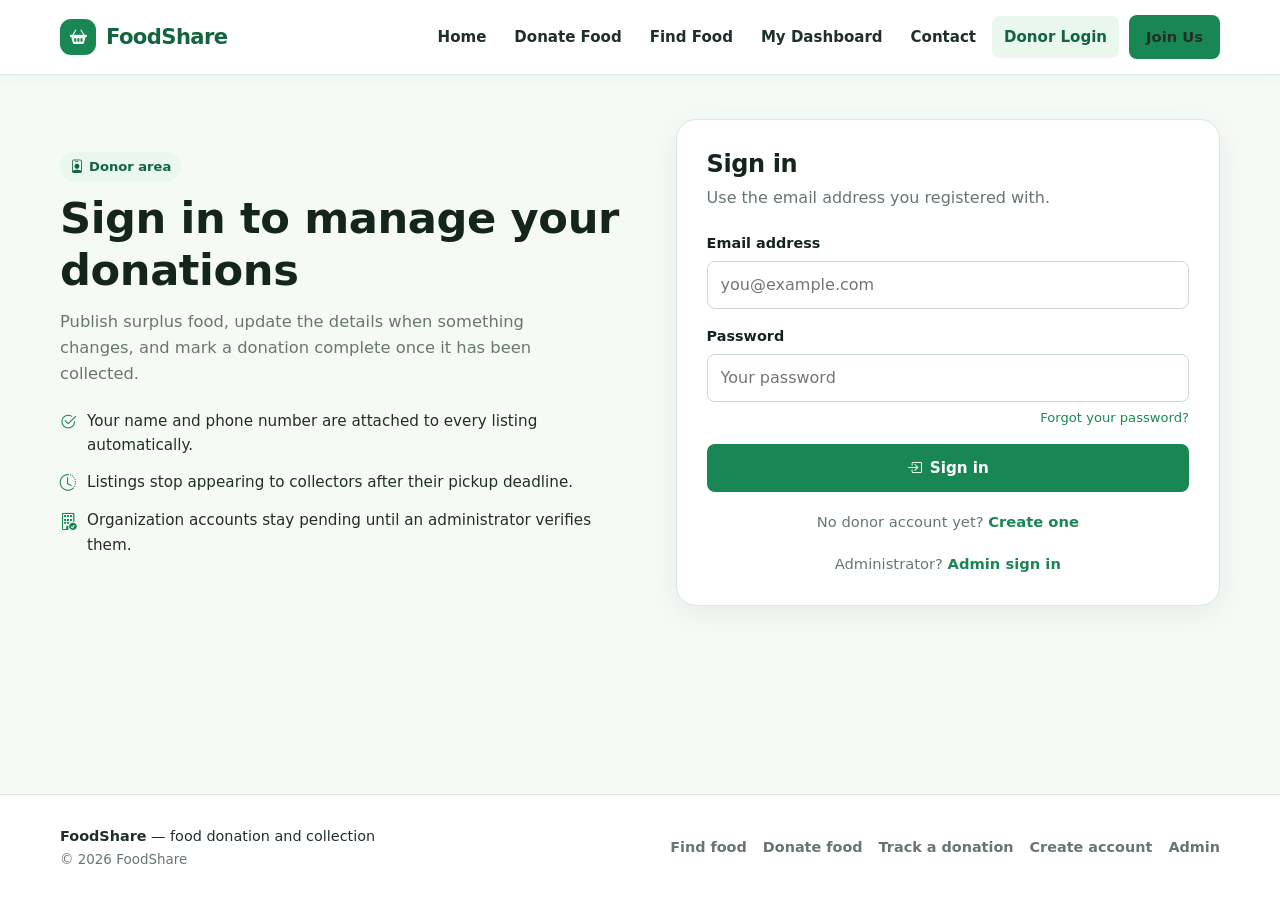
==== html/donor-dashboard.html @ 515250c9 "Upload complete FoodShare source code" ====
<!DOCTYPE html>
<html lang="en">
<head>
    <meta charset="UTF-8">
    <meta name="viewport" content="width=device-width, initial-scale=1.0">
    <meta name="description" content="Publish and manage your FoodShare food donations.">
    <title>Donor Dashboard | FoodShare</title>
    <link rel="icon" href="data:image/svg+xml,%3Csvg xmlns='http://www.w3.org/2000/svg' viewBox='0 0 100 100'%3E%3Crect width='100' height='100' rx='24' fill='%23198754'/%3E%3Cpath d='M28 70c0-22 18-38 44-38 0 22-18 38-44 38z' fill='%23fff'/%3E%3C/svg%3E">
    <link rel="stylesheet" href="../css/vendor/bootstrap-icons.css">
    <link rel="stylesheet" href="../css/style.css">
</head>
<body>

<header class="navbar">
    <div class="container navbar-inner">
        <a class="logo" href="index.html">
            <span class="logo-mark"><i class="bi bi-basket2-fill" aria-hidden="true"></i></span>
            <span>FoodShare</span>
        </a>

        <button class="nav-toggle" type="button" aria-expanded="false"
                aria-controls="site-nav" aria-label="Open menu">
            <i class="bi bi-list" aria-hidden="true"></i>
        </button>

        <nav class="nav-links" id="site-nav" aria-label="Main navigation">
            <a href="index.html">Home</a>
            <a href="donate.html">Donate Food</a>
            <a href="find-food.html">Find Food</a>
            <a href="donor-dashboard.html">My Dashboard</a>
            <a href="contact.html">Contact</a>
            <a href="donor-login.html" data-auth-link>Donor Login</a>
            <a href="donor-register.html" class="btn btn-small">Join Us</a>
        </nav>
    </div>
</header>

<main class="container dashboard">
    <div class="dashboard-head">
        <div>
            <h1>Donor dashboard</h1>
            <div class="donor-meta">
                <strong id="donor-name">Loading account</strong>
                <span id="donor-type"></span>
                <span id="verification-status"></span>
            </div>
        </div>

        <div class="panel-actions">
            <a href="donate.html" class="btn btn-small">
                <i class="bi bi-plus-lg" aria-hidden="true"></i>
                New donation
            </a>
            <button id="logout-button" class="btn btn-secondary btn-small" type="button">
                <i class="bi bi-box-arrow-right" aria-hidden="true"></i>
                Sign out
            </button>
        </div>
    </div>

    <div id="dashboard-message" class="message" role="status" aria-live="polite"></div>

    <section class="stats-grid" aria-label="Your donation totals">
        <article class="stat-card stat-card--accent">
            <h3>Total donations</h3>
            <strong id="total-donations">0</strong>
        </article>

        <article class="stat-card">
            <h3>Available now</h3>
            <strong id="available-donations">0</strong>
        </article>

        <article class="stat-card">
            <h3>Completed</h3>
            <strong id="completed-donations">0</strong>
        </article>

        <article class="stat-card stat-card--muted">
            <h3>Cancelled or expired</h3>
            <strong id="closed-donations">0</strong>
        </article>
    </section>

    <div class="dashboard-grid">
        <section class="panel" aria-labelledby="donation-form-heading">
            <div class="panel-head">
                <div>
                    <h2 id="donation-form-heading">Publish a donation</h2>
                    <p class="panel-subtitle" id="form-mode-hint">
                        Your account name and phone number are added to the listing automatically.
                    </p>
                </div>
            </div>

            <div id="donation-message" class="message" role="status" aria-live="polite"></div>

            <form id="donation-form" novalidate>
                <div class="form-group">
                    <label for="food-name">Food name <span class="required">*</span></label>
                    <input id="food-name" name="food_name" type="text" required
                           minlength="2" maxlength="200" placeholder="Example: Fresh vegetable box">
                </div>

                <div class="form-row">
                    <div class="form-group">
                        <label for="item-type">Type <span class="required">*</span></label>
                        <select id="item-type" name="item_type" required>
                            <option value="Food">Food</option>
                            <option value="Drink">Drink</option>
                        </select>
                    </div>

                    <div class="form-group">
                        <label for="category">Category <span class="required">*</span></label>
                        <select id="category" name="category" required>
                            <option value="">Choose</option>
                            <option value="Cooked Food">Cooked Food</option>
                            <option value="Fresh Produce">Fresh Produce</option>
                            <option value="Bakery">Bakery</option>
                            <option value="Groceries">Groceries</option>
                            <option value="Packaged Food">Packaged Food</option>
                            <option value="Drinks">Drinks</option>
                            <option value="Other">Other</option>
                        </select>
                    </div>
                </div>

                <div class="form-row">
                    <div class="form-group">
                        <label for="quantity">Quantity <span class="required">*</span></label>
                        <input id="quantity" name="quantity" type="number"
                               min="0.01" step="0.01" required>
                    </div>

                    <div class="form-group">
                        <label for="quantity-unit">Unit <span class="required">*</span></label>
                        <select id="quantity-unit" name="quantity_unit" required>
                            <option value="kg">kg</option>
                            <option value="g">g</option>
                            <option value="litre">litre</option>
                            <option value="ml">ml</option>
                            <option value="piece">piece</option>
                            <option value="pack">pack</option>
                            <option value="bottle">bottle</option>
                            <option value="carton">carton</option>
                            <option value="can">can</option>
                            <option value="meal">meal</option>
                        </select>
                    </div>
                </div>

                <div class="form-group">
                    <label for="location">Pickup location <span class="required">*</span></label>
                    <input id="location" name="location" type="text" required
                           minlength="2" maxlength="255" placeholder="Area, city">
                </div>

                <div class="form-group">
                    <label for="pickup-deadline">Collect before <span class="required">*</span></label>
                    <input id="pickup-deadline" name="pickup_deadline" type="datetime-local" required>
                </div>

                <div class="form-row">
                    <div class="form-group">
                        <label for="expiry-date">Food expiry date</label>
                        <input id="expiry-date" name="expiry_date" type="date">
                    </div>

                    <div class="form-group">
                        <label for="packaging-condition">Packaging</label>
                        <select id="packaging-condition" name="packaging_condition">
                            <option value="">Not specified</option>
                            <option value="Sealed">Sealed</option>
                            <option value="Properly Packed">Properly packed</option>
                            <option value="Freshly Prepared">Freshly prepared</option>
                            <option value="Refrigerated">Refrigerated</option>
                            <option value="Other">Other</option>
                        </select>
                    </div>
                </div>

                <div class="form-actions">
                    <button type="submit" id="submit-donation-button" class="btn">
                        Publish donation
                    </button>
                    <button type="button" id="reset-donation-form" class="btn btn-secondary">
                        Clear form
                    </button>
                    <button type="button" id="cancel-edit-button" class="btn btn-ghost" hidden>
                        Cancel edit
                    </button>
                </div>
            </form>
        </section>

        <section class="panel" aria-labelledby="my-donations-heading">
            <div class="panel-head">
                <div>
                    <h2 id="my-donations-heading">My donations</h2>
                    <p class="panel-subtitle">
                        Edit or close a listing while it is still available.
                    </p>
                </div>
                <span class="count-pill" id="donation-count">0</span>
            </div>

            <div id="donations-message" class="message" role="status" aria-live="polite"></div>

            <div class="table-wrapper">
                <table>
                    <colgroup>
                        <col style="width:30%">
                        <col style="width:14%">
                        <col style="width:24%">
                        <col style="width:16%">
                        <col style="width:16%">
                    </colgroup>
                    <thead>
                        <tr>
                            <th>Food</th>
                            <th>Quantity</th>
                            <th>Pickup by</th>
                            <th>Status</th>
                            <th class="cell-actions">Actions</th>
                        </tr>
                    </thead>
                    <tbody id="my-donations">
                        <tr>
                            <td colspan="5">
                                <p class="loading">Loading your donations</p>
                            </td>
                        </tr>
                    </tbody>
                </table>
            </div>
        </section>
    </div>
</main>

<footer class="footer">
    <div class="container footer-inner">
        <div>
            <p><strong>FoodShare</strong> — food donation and collection</p>
            <p class="footer-copy">&copy; <span id="current-year"></span> FoodShare</p>
        </div>

        <nav class="footer-links" aria-label="Footer navigation">
            <a href="find-food.html">Find food</a>
            <a href="donate.html">Donate food</a>
            <a href="track.html">Track a donation</a>
            <a href="donor-login.html">Donor sign in</a>
            <a href="admin-login.html">Admin</a>
        </nav>
    </div>
</footer>

<script src="../js/api.js"></script>
<script src="../js/donor-dashboard.js"></script>
</body>
</html>
---- css/style.css ----
/* =====================================================
   FOODSHARE - SHARED STYLESHEET
   File: css/style.css
   Used by every page: public pages, donor area, admin console.
===================================================== */

/* ================= DESIGN TOKENS ================= */

:root {
    /* Brand */
    --primary: #198754;
    --primary-dark: #12653f;
    --primary-light: #e9f7ef;
    --primary-soft: #d7f0df;
    --accent: #f4b942;

    /* Surfaces */
    --background: #f6faf7;
    --surface: #ffffff;
    --surface-sunken: #eff7f1;
    --border: #dce7df;
    --border-strong: #cbd8ce;

    /* Text */
    --text: #203027;
    --text-strong: #14261b;
    --muted: #68776e;

    /* Status colours */
    --success: #198754;
    --success-soft: #e3f6ea;
    --info: #0b5ed7;
    --info-soft: #e7effd;
    --warning: #a16207;
    --warning-soft: #fdf3d8;
    --danger: #b42318;
    --danger-soft: #fde8e6;
    --neutral: #55635a;
    --neutral-soft: #eef2ef;

    /* Shape and depth */
    --radius-sm: 8px;
    --radius: 14px;
    --radius-lg: 20px;
    --shadow-sm: 0 2px 8px rgba(25, 75, 45, 0.05);
    --shadow: 0 8px 28px rgba(25, 75, 45, 0.08);
    --shadow-lg: 0 18px 44px rgba(25, 75, 45, 0.12);

    /* Type */
    --font-sans: system-ui, -apple-system, "Segoe UI", Roboto, "Helvetica Neue", Arial, sans-serif;

    /* Layout */
    --container: 1160px;
    --nav-height: 74px;
}

/* ================= BASE ================= */

*,
*::before,
*::after {
    box-sizing: border-box;
}

body,
h1,
h2,
h3,
h4,
p,
figure,
blockquote,
dl,
dd {
    margin: 0;
}

html {
    scroll-behavior: smooth;
    -webkit-text-size-adjust: 100%;
}

body {
    min-height: 100vh;
    display: flex;
    flex-direction: column;
    font-family: var(--font-sans);
    font-size: 16px;
    line-height: 1.6;
    color: var(--text);
    background: var(--background);
}

main {
    flex: 1;
}

img {
    display: block;
    max-width: 100%;
}

a {
    color: var(--primary);
    text-decoration: none;
}

a:hover {
    color: var(--primary-dark);
}

button,
input,
select,
textarea {
    font: inherit;
    color: inherit;
}

button {
    cursor: pointer;
}

button:disabled {
    cursor: not-allowed;
    opacity: 0.6;
}

h1,
h2,
h3,
h4 {
    color: var(--text-strong);
    line-height: 1.2;
    font-weight: 800;
    letter-spacing: -0.4px;
}

h1 {
    font-size: clamp(1.9rem, 3.4vw, 2.7rem);
}

h2 {
    font-size: clamp(1.35rem, 2.2vw, 1.6rem);
}

h3 {
    font-size: 1.05rem;
}

p {
    color: var(--text);
}

[hidden] {
    display: none !important;
}

.sr-only {
    position: absolute;
    width: 1px;
    height: 1px;
    padding: 0;
    margin: -1px;
    overflow: hidden;
    clip: rect(0 0 0 0);
    white-space: nowrap;
    border: 0;
}

/* ================= LAYOUT ================= */

.container {
    width: min(var(--container), 92%);
    margin-inline: auto;
}

.section {
    padding: 60px 0;
}

.section-title {
    margin-bottom: 10px;
}

.section-description {
    color: var(--muted);
    max-width: 60ch;
}

.text-center {
    text-align: center;
}

.text-center .section-description {
    margin-inline: auto;
}

.muted {
    color: var(--muted);
}

.stack-sm > * + * {
    margin-top: 8px;
}

/* Interior page heading block */
.page-head {
    padding: 42px 0 26px;
}

.page-head h1 {
    margin-bottom: 8px;
}

.page-head .page-intro {
    max-width: 68ch;
    color: var(--muted);
    font-size: 1.02rem;
}

.page-head--row {
    display: flex;
    align-items: flex-end;
    justify-content: space-between;
    flex-wrap: wrap;
    gap: 18px;
}

/* ================= NAVIGATION ================= */

.navbar {
    position: sticky;
    top: 0;
    z-index: 1000;
    background: var(--surface);
    border-bottom: 1px solid var(--border);
    box-shadow: 0 3px 12px rgba(0, 0, 0, 0.035);
}

.navbar-inner {
    min-height: var(--nav-height);
    display: flex;
    align-items: center;
    justify-content: space-between;
    gap: 18px;
}

.logo {
    display: inline-flex;
    align-items: center;
    gap: 10px;
    color: var(--primary-dark);
    font-size: 1.32rem;
    font-weight: 800;
    letter-spacing: -0.6px;
    white-space: nowrap;
}

.logo:hover {
    color: var(--primary-dark);
}

.logo-mark {
    display: grid;
    place-items: center;
    width: 36px;
    height: 36px;
    border-radius: 11px;
    background: var(--primary);
    color: #fff;
    font-size: 1.05rem;
}

.nav-links {
    display: flex;
    align-items: center;
    gap: 4px;
}

.nav-links a {
    padding: 9px 12px;
    border-radius: var(--radius-sm);
    color: var(--text);
    font-size: 0.94rem;
    font-weight: 600;
    white-space: nowrap;
    transition: background 0.15s ease, color 0.15s ease;
}

.nav-links a:hover {
    background: var(--surface-sunken);
    color: var(--primary-dark);
}

.nav-links a.active {
    background: var(--primary-light);
    color: var(--primary-dark);
}

.nav-links .btn {
    margin-left: 6px;
    padding: 9px 16px;
    min-height: 40px;
    font-size: 0.92rem;
}

.nav-links .btn:hover {
    background: var(--primary-dark);
    color: #fff;
    transform: none;
}

.nav-links .nav-signout {
    color: var(--danger);
}

.nav-toggle {
    display: none;
    align-items: center;
    justify-content: center;
    width: 42px;
    height: 42px;
    border: 1px solid var(--border-strong);
    border-radius: 10px;
    background: var(--surface);
    color: var(--text);
    font-size: 1.25rem;
}

/* ================= BUTTONS ================= */

.btn {
    display: inline-flex;
    align-items: center;
    justify-content: center;
    gap: 8px;
    min-height: 44px;
    padding: 11px 20px;
    border: 1px solid transparent;
    border-radius: var(--radius-sm);
    background: var(--primary);
    color: #fff;
    font-weight: 700;
    font-size: 0.95rem;
    text-align: center;
    text-decoration: none;
    transition: background 0.18s ease, border-color 0.18s ease, transform 0.18s ease;
}

.btn:hover {
    background: var(--primary-dark);
    color: #fff;
    transform: translateY(-1px);
}

.btn-outline {
    color: var(--primary-dark);
    background: transparent;
    border-color: var(--primary);
}

.btn-outline:hover {
    color: #fff;
    background: var(--primary);
}

.btn-secondary {
    color: var(--text);
    background: var(--neutral-soft);
    border-color: var(--border);
}

.btn-secondary:hover {
    color: var(--text-strong);
    background: #e2e9e4;
}

.btn-danger {
    background: var(--danger);
    color: #fff;
}

.btn-danger:hover {
    background: #8f1b12;
    color: #fff;
}

.btn-ghost {
    background: transparent;
    border-color: var(--border);
    color: var(--text);
}

.btn-ghost:hover {
    background: var(--surface-sunken);
    color: var(--text-strong);
}

.btn-small {
    min-height: 34px;
    padding: 6px 12px;
    font-size: 0.84rem;
    border-radius: 7px;
}

.btn-full {
    width: 100%;
}

.btn-icon {
    padding: 7px 10px;
    min-height: 34px;
}

/* ================= BADGES AND STATUS ================= */

.badge {
    display: inline-flex;
    align-items: center;
    gap: 6px;
    padding: 4px 10px;
    border-radius: 30px;
    background: var(--primary-light);
    color: var(--primary-dark);
    font-size: 0.82rem;
    font-weight: 700;
}

.badge-warning {
    background: var(--warning-soft);
    color: var(--warning);
}

.badge-danger {
    background: var(--danger-soft);
    color: var(--danger);
}

.status {
    display: inline-flex;
    align-items: center;
    gap: 6px;
    padding: 3px 10px;
    border-radius: 30px;
    font-size: 0.78rem;
    font-weight: 700;
    white-space: nowrap;
    background: var(--neutral-soft);
    color: var(--neutral);
}

.status::before {
    content: "";
    width: 6px;
    height: 6px;
    border-radius: 50%;
    background: currentColor;
}

.status-available,
.status-verified,
.status-approved {
    background: var(--success-soft);
    color: #146c43;
}

.status-reserved,
.status-pending {
    background: var(--warning-soft);
    color: var(--warning);
}

.status-completed,
.status-fulfilled {
    background: var(--info-soft);
    color: var(--info);
}

.status-expired {
    background: var(--neutral-soft);
    color: var(--neutral);
}

.status-cancelled,
.status-rejected {
    background: var(--danger-soft);
    color: var(--danger);
}

/* ================= MESSAGES ================= */

.message {
    margin: 0 0 16px;
    padding: 12px 15px;
    border: 1px solid transparent;
    border-radius: var(--radius-sm);
    font-size: 0.94rem;
    overflow-wrap: anywhere;
    line-height: 1.5;
}

.message:empty {
    display: none;
}

.message-success {
    color: #14532d;
    background: var(--success-soft);
    border-color: #b9e6c9;
}

.message-error {
    color: #842029;
    background: var(--danger-soft);
    border-color: #f5c2be;
}

.message-info {
    color: #084298;
    background: var(--info-soft);
    border-color: #bcd3f7;
}

/* ================= CARDS AND PANELS ================= */

.grid {
    display: grid;
    grid-template-columns: repeat(3, minmax(0, 1fr));
    gap: 22px;
}

.card {
    padding: 24px;
    border: 1px solid var(--border);
    border-radius: var(--radius);
    background: var(--surface);
    box-shadow: var(--shadow-sm);
}

.card h2,
.card h3 {
    margin-bottom: 8px;
}

.card p {
    color: var(--muted);
}

.card-icon {
    display: grid;
    place-items: center;
    width: 50px;
    height: 50px;
    margin-bottom: 16px;
    border-radius: 13px;
    background: var(--primary-light);
    color: var(--primary-dark);
    font-size: 1.4rem;
}

.card-link {
    display: inline-flex;
    align-items: center;
    gap: 6px;
    margin-top: 16px;
    font-weight: 700;
    font-size: 0.92rem;
}

.panel {
    padding: 24px;
    border: 1px solid var(--border);
    border-radius: var(--radius);
    background: var(--surface);
    box-shadow: var(--shadow-sm);
}

.panel + .panel {
    margin-top: 22px;
}

.panel-head {
    display: flex;
    align-items: center;
    justify-content: space-between;
    flex-wrap: wrap;
    gap: 12px;
    margin-bottom: 16px;
}

.panel-head h2 {
    margin: 0;
}

.panel-head .panel-subtitle {
    margin-top: 4px;
    color: var(--muted);
    font-size: 0.92rem;
}

.panel-actions {
    display: flex;
    flex-wrap: wrap;
    gap: 8px;
    align-items: center;
}

.count-pill {
    display: inline-flex;
    align-items: center;
    padding: 2px 9px;
    border-radius: 20px;
    background: var(--surface-sunken);
    color: var(--muted);
    font-size: 0.8rem;
    font-weight: 700;
}

/* ================= FORMS ================= */

.form-group {
    margin-bottom: 16px;
}

.form-group label,
.field-label {
    display: block;
    margin-bottom: 6px;
    color: var(--text-strong);
    font-weight: 700;
    font-size: 0.9rem;
}

.required {
    color: var(--danger);
    font-weight: 700;
}

.form-group input,
.form-group select,
.form-group textarea,
.input,
select,
input[type="search"],
input[type="text"],
input[type="email"],
input[type="password"],
input[type="tel"],
input[type="number"],
input[type="date"],
input[type="datetime-local"] {
    display: block;
    width: 100%;
    min-width: 0;
}

.form-group input,
.form-group select,
.form-group textarea {
    min-height: 46px;
    padding: 10px 13px;
    border: 1px solid var(--border-strong);
    border-radius: var(--radius-sm);
    background: #fff;
    color: var(--text);
    outline: none;
    transition: border-color 0.15s ease, box-shadow 0.15s ease;
}

.form-group textarea {
    min-height: 120px;
    resize: vertical;
}

.form-group input:focus,
.form-group select:focus,
.form-group textarea:focus {
    border-color: var(--primary);
    box-shadow: 0 0 0 3px rgba(25, 135, 84, 0.14);
}

/* Only flag a field once the user has actually interacted with it. */
.form-group input:user-invalid,
.form-group select:user-invalid,
.form-group textarea:user-invalid {
    border-color: var(--danger);
    box-shadow: 0 0 0 3px rgba(180, 35, 24, 0.1);
}

.form-row {
    display: grid;
    grid-template-columns: repeat(2, minmax(0, 1fr));
    gap: 16px;
}

.form-help {
    margin-top: 5px;
    color: var(--muted);
    font-size: 0.82rem;
}

.form-footer {
    margin-top: 18px;
    text-align: center;
    color: var(--muted);
    font-size: 0.92rem;
}

.form-footer a {
    font-weight: 700;
}

.form-actions {
    display: flex;
    flex-wrap: wrap;
    gap: 10px;
    margin-top: 20px;
}

.form-container {
    width: min(620px, 92%);
    margin: 40px auto;
    padding: 30px;
    border: 1px solid var(--border);
    border-radius: var(--radius);
    background: var(--surface);
    box-shadow: var(--shadow);
}

.form-container h1 {
    margin-bottom: 6px;
}

.form-description {
    margin-bottom: 22px;
    color: var(--muted);
}

/* ================= HERO ================= */

.hero {
    padding: 64px 0 58px;
    overflow: hidden;
    background:
        radial-gradient(ellipse at 84% 20%, #d7f5e1 0%, transparent 44%),
        linear-gradient(120deg, #f1fff5, #ffffff);
}

.hero-layout {
    display: grid;
    grid-template-columns: minmax(0, 1fr) minmax(0, 0.95fr);
    align-items: center;
    gap: 54px;
}

.hero-content {
    min-width: 0;
    max-width: 590px;
}

.hero-content .badge {
    margin-bottom: 14px;
}

.hero h1 {
    margin-bottom: 18px;
    font-size: clamp(2.7rem, 4.4vw, 4.2rem);
    line-height: 1.05;
    letter-spacing: -2px;
}

.hero-content > p {
    max-width: 56ch;
    margin-bottom: 26px;
    color: var(--muted);
    font-size: 1.06rem;
    line-height: 1.8;
}

.hero-actions {
    display: flex;
    flex-wrap: wrap;
    gap: 12px;
}

.hero-actions .btn {
    min-height: 50px;
    padding: 13px 22px;
}

.hero-visual {
    position: relative;
    min-width: 0;
    padding: 0 0 34px 24px;
}

.hero-visual::before {
    content: "";
    position: absolute;
    z-index: 0;
    top: -18px;
    right: -14px;
    width: 74%;
    height: 74%;
    border-radius: 26px;
    background: var(--primary-soft);
}

.hero-visual > img {
    position: relative;
    z-index: 1;
    width: 100%;
    height: 420px;
    border: 7px solid #fff;
    border-radius: 24px;
    object-fit: cover;
    box-shadow: 0 25px 55px rgba(30, 70, 45, 0.16);
}

.image-note {
    position: absolute;
    z-index: 2;
    right: -4px;
    bottom: 0;
    display: flex;
    align-items: center;
    gap: 12px;
    max-width: 330px;
    padding: 15px 18px;
    border: 1px solid var(--border);
    border-radius: var(--radius);
    background: #fff;
    box-shadow: var(--shadow);
}

.note-icon {
    display: grid;
    place-items: center;
    flex: 0 0 42px;
    width: 42px;
    height: 42px;
    border-radius: 11px;
    background: var(--primary-light);
    color: var(--primary);
    font-size: 1.2rem;
}

.image-note strong {
    display: block;
    color: var(--text-strong);
    font-size: 0.94rem;
    line-height: 1.3;
}

.image-note p {
    margin-top: 2px;
    color: var(--muted);
    font-size: 0.8rem;
}

/* ================= SPLIT LAYOUT (login, donate) ================= */

.split-main {
    display: grid;
    grid-template-columns: minmax(0, 1.05fr) minmax(0, 1fr);
    align-items: start;
    gap: 44px;
    padding: 44px 0 56px;
}

.split-main--center {
    align-items: center;
}

.login-intro h1 {
    margin: 12px 0;
}

.login-intro p {
    color: var(--muted);
    font-size: 1.02rem;
    max-width: 46ch;
}

.login-intro .intro-list {
    margin-top: 22px;
    display: grid;
    gap: 12px;
    padding: 0;
    list-style: none;
}

.login-intro .intro-list li {
    display: flex;
    align-items: flex-start;
    gap: 10px;
    color: var(--text);
    font-size: 0.95rem;
}

.login-intro .intro-list i {
    color: var(--primary);
    font-size: 1.05rem;
    line-height: 1.6;
}

/* Centred single-card page used by the admin sign-in */
.auth-card {
    width: min(460px, 100%);
    margin: 0 auto 64px;
}

/* Content column with a side panel (listings + request form) */
.layout-aside {
    display: grid;
    grid-template-columns: minmax(0, 1fr) 340px;
    align-items: start;
    gap: 22px;
}

.layout-aside > * {
    min-width: 0;
}

/* Paired fields stack inside the narrow side panel instead of being squeezed. */
.layout-aside > aside .form-row {
    grid-template-columns: minmax(0, 1fr);
}

.login-card {
    padding: 30px;
    border: 1px solid var(--border);
    border-radius: var(--radius-lg);
    background: #fff;
    box-shadow: var(--shadow);
}

.login-card h2 {
    margin-bottom: 6px;
    font-size: 1.5rem;
}

/* ================= FILTER TOOLBAR ================= */

.toolbar {
    display: grid;
    grid-template-columns: minmax(0, 2fr) minmax(0, 1fr) minmax(0, 1fr) auto;
    gap: 10px;
    margin-bottom: 18px;
}

.toolbar input,
.toolbar select {
    min-height: 46px;
    padding: 10px 12px;
    border: 1px solid var(--border-strong);
    border-radius: var(--radius-sm);
    background: #fff;
    outline: none;
}

.toolbar input:focus,
.toolbar select:focus {
    border-color: var(--primary);
    box-shadow: 0 0 0 3px rgba(25, 135, 84, 0.14);
}

.toolbar--compact {
    grid-template-columns: minmax(0, 1fr) minmax(0, 1fr) minmax(0, 1fr);
}

.listing-meta {
    display: flex;
    align-items: center;
    justify-content: space-between;
    flex-wrap: wrap;
    gap: 10px;
    margin-bottom: 14px;
    color: var(--muted);
    font-size: 0.88rem;
}

/* ================= LISTINGS ================= */

.listing-grid {
    display: grid;
    grid-template-columns: repeat(auto-fill, minmax(280px, 1fr));
    gap: 18px;
}

.food-card {
    display: flex;
    flex-direction: column;
    gap: 14px;
    padding: 20px;
    border: 1px solid var(--border);
    border-radius: var(--radius);
    background: var(--surface);
    box-shadow: var(--shadow-sm);
    transition: box-shadow 0.18s ease, transform 0.18s ease;
}

.food-card:hover {
    transform: translateY(-2px);
    box-shadow: var(--shadow);
}

.food-card-head {
    display: flex;
    align-items: flex-start;
    justify-content: space-between;
    gap: 10px;
}

.food-card-head h3 {
    font-size: 1.08rem;
    line-height: 1.3;
}

.food-card .badge {
    align-self: flex-start;
}

/* Key/value fact list used in cards and on the detail page */
.fact-list {
    display: grid;
    gap: 8px;
    padding: 0;
    margin: 0;
}

.fact-list > div {
    display: grid;
    grid-template-columns: 100px minmax(0, 1fr);
    gap: 10px;
    align-items: baseline;
}

.fact-list dt {
    color: var(--muted);
    font-size: 0.8rem;
    font-weight: 600;
    text-transform: uppercase;
    letter-spacing: 0.03em;
}

.fact-list dd {
    font-size: 0.92rem;
    font-weight: 600;
    color: var(--text);
    overflow-wrap: anywhere;
}

.food-card-foot {
    display: flex;
    align-items: center;
    justify-content: space-between;
    gap: 10px;
    margin-top: auto;
    padding-top: 14px;
    border-top: 1px solid var(--border);
}

.food-card-foot .donor {
    color: var(--muted);
    font-size: 0.84rem;
    overflow: hidden;
    text-overflow: ellipsis;
    white-space: nowrap;
}

/* ================= DETAIL PAGE ================= */

.detail-panel {
    max-width: 760px;
    margin-inline: auto;
    padding: 28px;
}

.detail-head {
    display: flex;
    align-items: flex-start;
    justify-content: space-between;
    gap: 14px;
    padding-bottom: 18px;
    margin-bottom: 20px;
    border-bottom: 1px solid var(--border);
}

.detail-head h1 {
    font-size: clamp(1.5rem, 2.6vw, 2rem);
}

.detail-head .detail-id {
    margin-top: 6px;
    color: var(--muted);
    font-size: 0.86rem;
}

.detail-list {
    display: grid;
    gap: 0;
    padding: 0;
    margin: 0;
    border: 1px solid var(--border);
    border-radius: var(--radius-sm);
    overflow: hidden;
}

.detail-list > div {
    display: grid;
    grid-template-columns: minmax(120px, 190px) minmax(0, 1fr);
    gap: 14px;
    padding: 12px 16px;
    border-bottom: 1px solid var(--border);
}

.detail-list > div:last-child {
    border-bottom: 0;
}

.detail-list > div:nth-child(odd) {
    background: #fbfdfb;
}

.detail-list dt {
    color: var(--muted);
    font-size: 0.88rem;
    font-weight: 600;
}

.detail-list dd {
    font-weight: 600;
    color: var(--text);
    overflow-wrap: anywhere;
}

.contact-block {
    display: flex;
    align-items: center;
    justify-content: space-between;
    flex-wrap: wrap;
    gap: 14px;
    margin-top: 20px;
    padding: 18px;
    border: 1px solid #c9e6d4;
    border-radius: var(--radius);
    background: var(--primary-light);
}

.contact-block .contact-label {
    color: var(--primary-dark);
    font-size: 0.82rem;
    font-weight: 700;
    text-transform: uppercase;
    letter-spacing: 0.04em;
}

.contact-block .contact-value {
    font-size: 1.12rem;
    font-weight: 800;
    color: var(--text-strong);
}

/* ================= DASHBOARD ================= */

.dashboard {
    padding: 30px 0 56px;
}

.dashboard-head {
    display: flex;
    align-items: flex-end;
    justify-content: space-between;
    flex-wrap: wrap;
    gap: 16px;
    margin-bottom: 24px;
}

.dashboard-head h1 {
    margin-bottom: 6px;
}

.dashboard-head .donor-meta {
    display: flex;
    flex-wrap: wrap;
    align-items: center;
    gap: 10px;
    color: var(--muted);
    font-size: 0.9rem;
}

.stats-grid {
    display: grid;
    grid-template-columns: repeat(4, minmax(0, 1fr));
    gap: 16px;
    margin-bottom: 24px;
}

/* Six cards read better as two even rows than as 4 + 2. */
.stats-grid--balanced {
    grid-template-columns: repeat(3, minmax(0, 1fr));
}

.stat-card {
    padding: 18px 20px;
    border: 1px solid var(--border);
    border-radius: var(--radius);
    background: var(--surface);
    box-shadow: var(--shadow-sm);
}

.stat-card h3,
.stat-card span {
    display: block;
    color: var(--muted);
    font-size: 0.84rem;
    font-weight: 600;
    text-transform: uppercase;
    letter-spacing: 0.03em;
}

.stat-card strong {
    display: block;
    margin-top: 6px;
    color: var(--text-strong);
    font-size: 1.85rem;
    line-height: 1.1;
    letter-spacing: -0.8px;
}

.stat-card--accent {
    border-color: #c9e6d4;
    background: linear-gradient(160deg, #f2fbf5, #ffffff);
}

.stat-card--muted strong {
    color: var(--muted);
}

.dashboard-grid {
    display: grid;
    grid-template-columns: minmax(320px, 400px) minmax(0, 1fr);
    align-items: start;
    gap: 22px;
}

.dashboard-grid .panel + .panel {
    margin-top: 0;
}

/* ================= TABLES ================= */

.table-wrapper {
    width: 100%;
    overflow-x: auto;
    border: 1px solid var(--border);
    border-radius: var(--radius-sm);
    background: var(--surface);
}

table {
    width: 100%;
    border-collapse: collapse;
}

/* Column widths come from each table's <colgroup>, so wide values such as
   email addresses wrap instead of pushing the table past its container. */
.table-wrapper table {
    table-layout: fixed;
}

th,
td {
    padding: 11px 10px;
    border-bottom: 1px solid var(--border);
    text-align: left;
    vertical-align: middle;
    font-size: 0.86rem;
}

/* Only break a word when it genuinely cannot fit, so "Individual" and
   "Gampalagudem" stay intact while long email addresses still wrap. */
td {
    overflow-wrap: break-word;
    word-break: normal;
}

th {
    background: var(--surface-sunken);
    color: var(--text-strong);
    font-size: 0.76rem;
    font-weight: 700;
    text-transform: uppercase;
    letter-spacing: 0.03em;
    white-space: normal;
}

td {
    color: var(--text);
}

tbody tr:last-child td {
    border-bottom: 0;
}

tbody tr:hover {
    background: #f8fcf9;
}

.table-actions {
    display: flex;
    flex-wrap: wrap;
    align-items: center;
    gap: 6px;
}

.cell-title {
    font-weight: 700;
    color: var(--text-strong);
}

.cell-sub {
    display: block;
    color: var(--muted);
    font-size: 0.8rem;
}

.cell-nowrap {
    white-space: nowrap;
}

.cell-actions {
    min-width: 0;
    white-space: normal;
}

.table-select {
    width: auto;
    min-width: 112px;
    min-height: 34px;
    padding: 5px 8px;
    border: 1px solid var(--border-strong);
    border-radius: 7px;
    background: #fff;
    font-size: 0.82rem;
    font-weight: 600;
}

/* ================= EMPTY, LOADING, SKELETON ================= */

.empty-state,
.loading {
    padding: 34px 20px;
    color: var(--muted);
    text-align: center;
    font-size: 0.94rem;
}

.empty-state {
    display: grid;
    justify-items: center;
    gap: 6px;
    border: 1px dashed var(--border-strong);
    border-radius: var(--radius-sm);
    background: #fcfefc;
}

.empty-state i {
    font-size: 1.6rem;
    color: var(--primary);
    opacity: 0.65;
}

.empty-state strong {
    color: var(--text-strong);
    font-size: 0.98rem;
}

td .empty-state {
    border: 0;
    background: none;
    padding: 26px 12px;
}

.loading::after {
    content: "";
    display: inline-block;
    width: 1.1em;
    text-align: left;
    animation: dots 1.4s steps(4, end) infinite;
}

@keyframes dots {
    0%, 20% { content: "."; }
    40% { content: ".."; }
    60%, 100% { content: "..."; }
}

/* ================= FOOTER ================= */

.footer {
    margin-top: auto;
    padding: 30px 0;
    border-top: 1px solid var(--border);
    background: var(--surface);
    color: var(--muted);
    font-size: 0.9rem;
}

.footer-inner {
    display: flex;
    align-items: center;
    justify-content: space-between;
    flex-wrap: wrap;
    gap: 14px;
}

.footer-links {
    display: flex;
    flex-wrap: wrap;
    gap: 16px;
}

.footer a {
    color: var(--muted);
    font-weight: 600;
}

.footer a:hover {
    color: var(--primary);
}

.footer-copy {
    color: var(--muted);
    font-size: 0.84rem;
}

/* ================= ACCESSIBILITY ================= */

:focus-visible {
    outline: 3px solid rgba(25, 135, 84, 0.55);
    outline-offset: 2px;
    border-radius: 4px;
}

/* ================= EMAIL VERIFICATION AND PASSWORD RESET ================= */

/* Progress trail across the steps of a verification flow. */
.steps {
    display: flex;
    flex-wrap: wrap;
    gap: 8px;
    margin: 0 0 20px;
    padding: 0;
    list-style: none;
}

.step {
    display: flex;
    align-items: center;
    gap: 8px;
    padding: 5px 14px 5px 6px;
    border-radius: 999px;
    background: var(--surface-sunken);
    color: var(--muted);
    font-size: 0.82rem;
    font-weight: 700;
}

.step-index {
    display: grid;
    place-items: center;
    width: 22px;
    height: 22px;
    border: 1px solid var(--border-strong);
    border-radius: 50%;
    background: var(--surface);
    color: var(--muted);
    font-size: 0.74rem;
    font-variant-numeric: tabular-nums;
}

.step.is-current {
    background: var(--primary-light);
    color: var(--primary-dark);
}

.step.is-current .step-index {
    border-color: var(--primary);
    background: var(--primary);
    color: #fff;
}

.step.is-done .step-index {
    border-color: var(--primary);
    background: var(--primary-soft);
    color: var(--primary-dark);
}

/* The address a code was sent to, with a way back to the form. */
.recipient {
    display: flex;
    align-items: center;
    gap: 10px;
    margin-bottom: 18px;
    padding: 11px 14px;
    border: 1px dashed var(--border-strong);
    border-radius: var(--radius-sm);
    background: var(--surface-sunken);
    font-size: 0.92rem;
}

.recipient > i {
    color: var(--primary);
    font-size: 1.05rem;
}

.recipient-text {
    min-width: 0;
    overflow-wrap: anywhere;
}

.recipient-text > span {
    display: block;
    color: var(--muted);
    font-size: 0.78rem;
    line-height: 1.45;
}

.recipient .link-btn {
    flex: none;
    margin-left: auto;
}

/* Six single-digit boxes. */
.otp-input {
    display: grid;
    grid-template-columns: repeat(6, minmax(0, 1fr));
    gap: 8px;
    width: min(340px, 100%);
}

.otp-input .otp-digit {
    width: 100%;
    min-width: 0;
    min-height: 58px;
    padding: 0;
    border: 1px solid var(--border-strong);
    border-radius: var(--radius-sm);
    background: #fff;
    color: var(--text-strong);
    text-align: center;
    font-size: 1.45rem;
    font-weight: 700;
    font-variant-numeric: tabular-nums;
    outline: none;
    transition: border-color 0.15s ease, box-shadow 0.15s ease;
}

.otp-input .otp-digit:focus {
    border-color: var(--primary);
    box-shadow: 0 0 0 3px rgba(25, 135, 84, 0.14);
}

.otp-input.is-invalid .otp-digit {
    border-color: var(--danger);
    box-shadow: 0 0 0 3px rgba(180, 35, 24, 0.1);
}

/* "Resend code" beside the waiting time. */
.resend-row {
    display: flex;
    align-items: center;
    justify-content: space-between;
    flex-wrap: wrap;
    gap: 6px 14px;
    margin-top: 14px;
    color: var(--muted);
    font-size: 0.86rem;
}

.link-btn {
    padding: 0;
    border: 0;
    background: none;
    color: var(--primary);
    font-size: 0.86rem;
    font-weight: 700;
    text-decoration: underline;
    text-underline-offset: 3px;
    cursor: pointer;
}

.link-btn:hover {
    color: var(--primary-dark);
}

.link-btn:disabled {
    color: var(--muted);
    text-decoration: none;
    cursor: default;
}

/* Shown only when SMTP is not configured, so the code is still readable. */
.demo-code {
    margin: 0 0 18px;
    padding: 12px 14px;
    border: 1px dashed var(--primary);
    border-radius: var(--radius-sm);
    background: var(--primary-light);
    color: var(--primary-dark);
    font-size: 0.88rem;
    line-height: 1.5;
}

.demo-code .demo-code-value {
    display: inline-block;
    margin-left: 6px;
    font-size: 1.1rem;
    font-weight: 700;
    letter-spacing: 0.24em;
    font-variant-numeric: tabular-nums;
    vertical-align: -1px;
}

.form-help--end {
    text-align: right;
}

/* ================= ADMIN: EMAIL DELIVERY ================= */

.detail-list--compact > div {
    grid-template-columns: minmax(110px, 150px) minmax(0, 1fr);
    padding: 10px 14px;
}

.form-help--block {
    margin: 14px 0 0;
}

.mail-test {
    display: grid;
    grid-template-columns: minmax(0, 1fr) auto;
    align-items: end;
    gap: 12px;
    margin-top: 16px;
    padding-top: 16px;
    border-top: 1px solid var(--border);
}

.mail-test .form-group {
    margin-bottom: 0;
}

/* ================= RESPONSIVE ================= */

@media (max-width: 1000px) {
    .stats-grid {
        grid-template-columns: repeat(2, minmax(0, 1fr));
    }

    .dashboard-grid {
        grid-template-columns: minmax(0, 1fr);
    }

    .layout-aside {
        grid-template-columns: minmax(0, 1fr);
    }

    .split-main {
        grid-template-columns: minmax(0, 1fr);
        gap: 28px;
    }

    .hero-layout {
        gap: 32px;
    }

    .hero-visual > img {
        height: 360px;
    }
}

@media (max-width: 820px) {
    .nav-toggle {
        display: inline-flex;
    }

    .navbar-inner {
        position: relative;
        flex-wrap: wrap;
        padding: 12px 0;
    }

    .nav-links {
        display: none;
        flex-basis: 100%;
        flex-direction: column;
        align-items: stretch;
        gap: 2px;
        padding: 10px 0 4px;
        border-top: 1px solid var(--border);
    }

    .nav-links.is-open {
        display: flex;
    }

    .nav-links a {
        padding: 11px 10px;
        border-radius: var(--radius-sm);
    }

    .nav-links .btn {
        margin: 8px 0 4px;
        justify-content: center;
    }

    .hero {
        padding: 44px 0;
    }

    .hero-layout {
        grid-template-columns: minmax(0, 1fr);
    }

    .hero h1 {
        font-size: clamp(2.4rem, 8vw, 3.4rem);
        letter-spacing: -1.4px;
    }

    .hero-visual {
        padding: 0 0 26px;
    }

    .hero-visual > img {
        height: clamp(240px, 62vw, 360px);
        border-width: 5px;
    }

    .hero-visual::before {
        top: -10px;
        right: -8px;
    }

    .image-note {
        right: 0;
        max-width: min(320px, 94%);
    }

    .grid {
        grid-template-columns: minmax(0, 1fr);
    }

    .toolbar,
    .toolbar--compact {
        grid-template-columns: minmax(0, 1fr);
    }

    .section {
        padding: 40px 0;
    }

    .detail-panel {
        padding: 20px;
    }

    .detail-list > div {
        grid-template-columns: minmax(0, 1fr);
        gap: 2px;
    }

    .panel {
        padding: 18px;
    }

    .form-container {
        padding: 22px;
        margin: 26px auto;
    }

    .login-card {
        padding: 22px;
    }

    .footer-inner {
        flex-direction: column;
        align-items: flex-start;
    }
}

@media (max-width: 620px) {
    .form-row {
        grid-template-columns: minmax(0, 1fr);
    }

    .otp-input {
        gap: 6px;
    }

    .otp-input .otp-digit {
        min-height: 52px;
        font-size: 1.25rem;
    }

    .recipient {
        flex-wrap: wrap;
    }

    .recipient .link-btn {
        margin-left: 0;
    }

    .steps {
        gap: 6px;
    }

    .step {
        font-size: 0.78rem;
    }

    .mail-test {
        grid-template-columns: minmax(0, 1fr);
    }

    .mail-test .btn {
        width: 100%;
    }

    .hero-actions {
        flex-direction: column;
        align-items: stretch;
    }

    .hero-actions .btn {
        width: 100%;
    }

    .dashboard-head {
        align-items: flex-start;
        flex-direction: column;
    }

    .page-head--row {
        align-items: flex-start;
    }

    .fact-list > div {
        grid-template-columns: 88px minmax(0, 1fr);
    }
}

@media (max-width: 460px) {
    .stats-grid {
        grid-template-columns: minmax(0, 1fr);
    }

    .logo {
        font-size: 1.18rem;
    }

    .detail-head {
        flex-direction: column;
    }
}

@media (prefers-reduced-motion: reduce) {
    html {
        scroll-behavior: auto;
    }

    *,
    *::before,
    *::after {
        animation-duration: 0.001ms !important;
        animation-iteration-count: 1 !important;
        transition-duration: 0.001ms !important;
    }
}
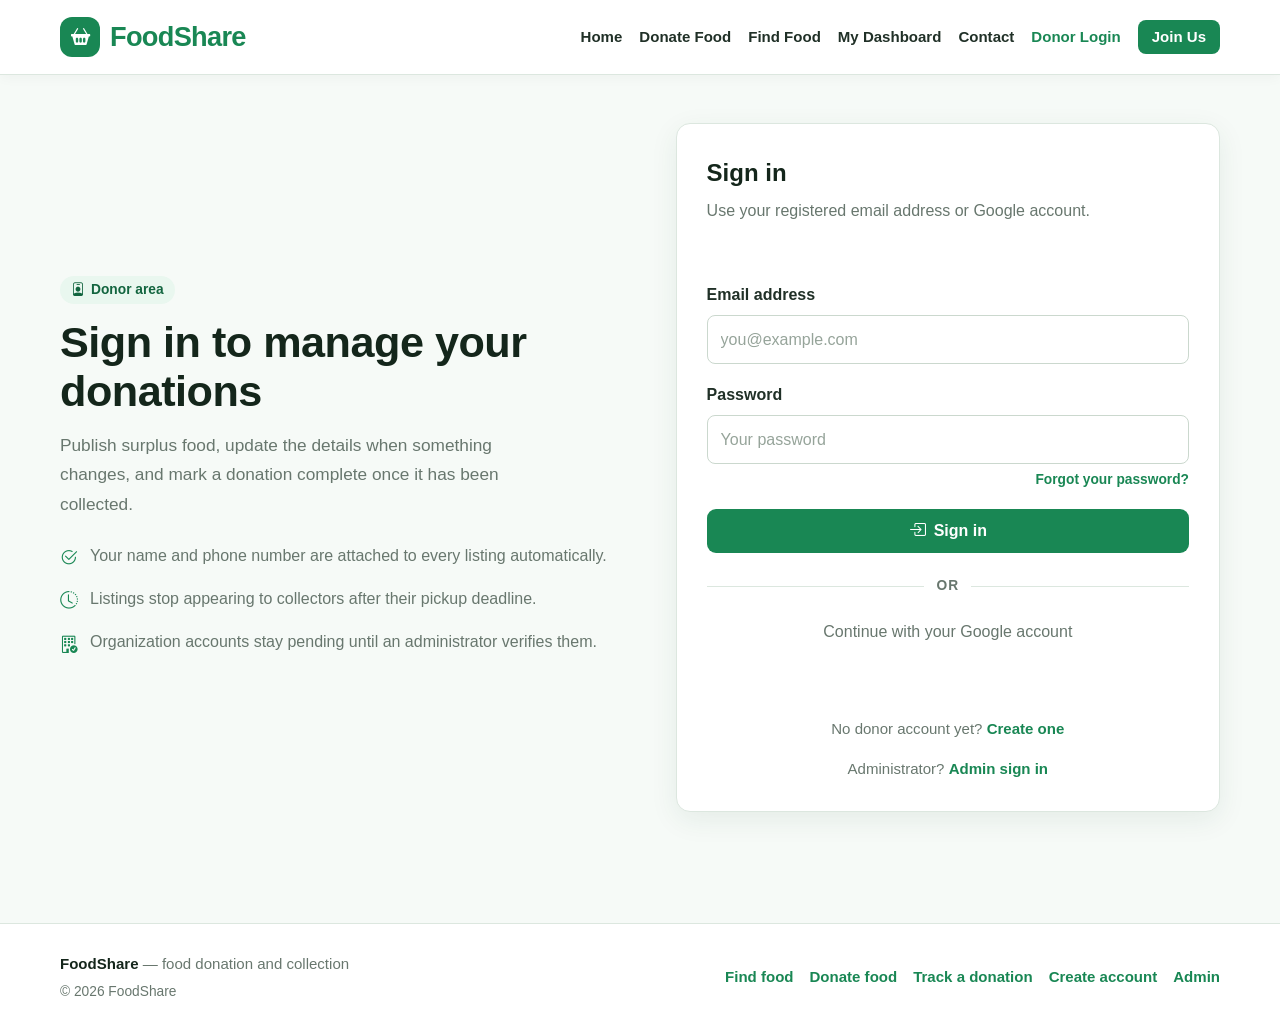
==== commit 85fa2672: "Improve donor registration and profile experience Co-authored-by: Copilot <223556219+Copilot@users.n" ====
--- a/html/donor-dashboard.html
+++ b/html/donor-dashboard.html
@@ -27,6 +27,10 @@
             <a href="index.html">Home</a>
             <a href="donate.html">Donate Food</a>
             <a href="find-food.html">Find Food</a>
+            <a href="donor-profile.html" class="nav-profile-link" aria-label="My Profile" title="My Profile">
+                <i class="bi bi-person-circle" aria-hidden="true"></i>
+                <span class="sr-only">My Profile</span>
+            </a>
             <a href="donor-dashboard.html">My Dashboard</a>
             <a href="contact.html">Contact</a>
             <a href="donor-login.html" data-auth-link>Donor Login</a>
@@ -37,19 +41,32 @@
 
 <main class="container dashboard">
     <div class="dashboard-head">
-        <div>
-            <h1>Donor dashboard</h1>
-            <div class="donor-meta">
-                <strong id="donor-name">Loading account</strong>
-                <span id="donor-type"></span>
-                <span id="verification-status"></span>
+        <div class="dashboard-identity">
+            <a class="avatar avatar--sm" href="donor-profile.html"
+               aria-label="Open my profile">
+                <img id="dashboard-avatar" class="avatar-img"
+                     src="../assets/default-avatar.svg"
+                     alt="Your profile photo" width="68" height="68">
+            </a>
+
+            <div>
+                <h1>Donor dashboard</h1>
+                <div class="donor-meta">
+                    <strong id="donor-name">Loading account</strong>
+                    <span id="donor-type"></span>
+                    <span id="verification-status"></span>
+                </div>
             </div>
         </div>
 
         <div class="panel-actions">
+            <a href="donor-profile.html" class="btn btn-outline btn-small">
+                <i class="bi bi-person" aria-hidden="true"></i>
+                My Profile
+            </a>
             <a href="donate.html" class="btn btn-small">
                 <i class="bi bi-plus-lg" aria-hidden="true"></i>
-                New donation
+                Donate Food
             </a>
             <button id="logout-button" class="btn btn-secondary btn-small" type="button">
                 <i class="bi bi-box-arrow-right" aria-hidden="true"></i>
@@ -194,7 +211,7 @@
             </form>
         </section>
 
-        <section class="panel" aria-labelledby="my-donations-heading">
+        <section class="panel" id="donations-panel" aria-labelledby="my-donations-heading">
             <div class="panel-head">
                 <div>
                     <h2 id="my-donations-heading">My donations</h2>
@@ -210,16 +227,16 @@
             <div class="table-wrapper">
                 <table>
                     <colgroup>
-                        <col style="width:30%">
-                        <col style="width:14%">
-                        <col style="width:24%">
-                        <col style="width:16%">
-                        <col style="width:16%">
+                        <col style="width:27%">
+                        <col style="width:12%">
+                        <col style="width:21%">
+                        <col style="width:18%">
+                        <col style="width:22%">
                     </colgroup>
                     <thead>
                         <tr>
                             <th>Food</th>
-                            <th>Quantity</th>
+                            <th>Qty</th>
                             <th>Pickup by</th>
                             <th>Status</th>
                             <th class="cell-actions">Actions</th>
--- a/css/style.css
+++ b/css/style.css
@@ -1,60 +1,111 @@
 /* =====================================================
    FOODSHARE - SHARED STYLESHEET
    File: css/style.css
-   Used by every page: public pages, donor area, admin console.
-===================================================== */
-
-/* ================= DESIGN TOKENS ================= */
+
+   Structure
+   1.  Design tokens
+   2.  Reset and base
+   3.  Layout primitives
+   4.  Typography helpers
+   5.  Navigation
+   6.  Buttons
+   7.  Badges and status pills
+   8.  Hero
+   9.  Cards and listings
+   10. Forms
+   11. Verification code input
+   12. Auth pages
+   13. Tables and detail lists
+   14. Dashboard and statistics
+   15. Profile page
+   16. Messages and empty states
+   17. Footer and dialog
+   18. Responsive rules
+   19. Motion and print preferences
+
+   Every class here is used by html/*.html or generated by
+   js/*.js. Keep them in sync when the markup changes.
+   ===================================================== */
+
+/* =====================================================
+   1. DESIGN TOKENS
+   ===================================================== */
 
 :root {
     /* Brand */
     --primary: #198754;
     --primary-dark: #12653f;
     --primary-light: #e9f7ef;
-    --primary-soft: #d7f0df;
+    --primary-ring: rgba(25, 135, 84, 0.18);
     --accent: #f4b942;
 
     /* Surfaces */
     --background: #f6faf7;
     --surface: #ffffff;
-    --surface-sunken: #eff7f1;
-    --border: #dce7df;
-    --border-strong: #cbd8ce;
+    --surface-sunken: #f0f5f1;
+    --surface-header: #eff7f1;
 
     /* Text */
     --text: #203027;
     --text-strong: #14261b;
     --muted: #68776e;
-
-    /* Status colours */
-    --success: #198754;
-    --success-soft: #e3f6ea;
-    --info: #0b5ed7;
-    --info-soft: #e7effd;
-    --warning: #a16207;
-    --warning-soft: #fdf3d8;
-    --danger: #b42318;
-    --danger-soft: #fde8e6;
-    --neutral: #55635a;
-    --neutral-soft: #eef2ef;
+    --muted-strong: #4d6958;
+
+    /* Lines */
+    --border: #dce7df;
+    --border-strong: #cbd8ce;
+
+    /* Feedback */
+    --danger: #dc3545;
+    --danger-dark: #b02a37;
+    --warning: #ffc107;
+
+    /* Tinted surfaces for messages and status pills */
+    --success-surface: #d9f3e2;
+    --success-ink: #14532d;
+    --danger-surface: #fde2e2;
+    --danger-ink: #842029;
+    --info-surface: #e0f0ff;
+    --info-ink: #084298;
+    --amber-surface: #fff4d6;
+    --amber-ink: #765500;
+    --neutral-surface: #eef1ef;
+    --neutral-ink: #48564d;
 
     /* Shape and depth */
     --radius-sm: 8px;
     --radius: 14px;
-    --radius-lg: 20px;
-    --shadow-sm: 0 2px 8px rgba(25, 75, 45, 0.05);
+    --radius-pill: 999px;
     --shadow: 0 8px 28px rgba(25, 75, 45, 0.08);
-    --shadow-lg: 0 18px 44px rgba(25, 75, 45, 0.12);
-
-    /* Type */
-    --font-sans: system-ui, -apple-system, "Segoe UI", Roboto, "Helvetica Neue", Arial, sans-serif;
+    --shadow-soft: 0 3px 12px rgba(0, 0, 0, 0.035);
+    --shadow-hover: 0 14px 35px rgba(25, 75, 45, 0.13);
 
     /* Layout */
-    --container: 1160px;
+    --page-max: 1160px;
+    --page-gutter: 4%;
     --nav-height: 74px;
-}
-
-/* ================= BASE ================= */
+
+    /* Spacing scale */
+    --space-xs: 6px;
+    --space-sm: 10px;
+    --space-md: 16px;
+    --space-lg: 22px;
+    --space-xl: 32px;
+
+    /* Type scale */
+    --font-body: Arial, Helvetica, sans-serif;
+    --text-xs: 0.78rem;
+    --text-sm: 0.86rem;
+    --text-base: 1rem;
+    --text-lg: 1.08rem;
+
+    /* Motion */
+    --transition: 0.2s ease;
+}
+
+/* =====================================================
+   2. RESET AND BASE
+   ===================================================== */
 
 *,
 *::before,
@@ -62,40 +113,42 @@
     box-sizing: border-box;
 }
 
-body,
-h1,
-h2,
-h3,
-h4,
-p,
-figure,
-blockquote,
-dl,
-dd {
+* {
     margin: 0;
+    padding: 0;
 }
 
 html {
     scroll-behavior: smooth;
+    /* Keep anchored sections clear of the sticky header. */
+    scroll-padding-top: calc(var(--nav-height) + 16px);
     -webkit-text-size-adjust: 100%;
 }
 
 body {
+    display: flex;
+    flex-direction: column;
     min-height: 100vh;
-    display: flex;
-    flex-direction: column;
-    font-family: var(--font-sans);
-    font-size: 16px;
+    font-family: var(--font-body);
+    font-size: var(--text-base);
     line-height: 1.6;
     color: var(--text);
     background: var(--background);
+    /*
+     * Guards against a wide child pushing the page sideways.
+     * clip (not hidden) so the sticky navbar still sticks.
+     */
+    overflow-x: clip;
 }
 
 main {
-    flex: 1;
-}
-
-img {
+    /* Footer sits at the bottom even on short pages. */
+    flex: 1 0 auto;
+    min-width: 0;
+}
+
+img,
+svg {
     display: block;
     max-width: 100%;
 }
@@ -103,6 +156,7 @@
 a {
     color: var(--primary);
     text-decoration: none;
+    transition: color var(--transition);
 }
 
 a:hover {
@@ -119,115 +173,262 @@
 
 button {
     cursor: pointer;
+    background: none;
+    border: 0;
 }
 
 button:disabled {
     cursor: not-allowed;
-    opacity: 0.6;
-}
-
-h1,
-h2,
-h3,
-h4 {
-    color: var(--text-strong);
-    line-height: 1.2;
-    font-weight: 800;
-    letter-spacing: -0.4px;
-}
-
-h1 {
-    font-size: clamp(1.9rem, 3.4vw, 2.7rem);
-}
-
-h2 {
-    font-size: clamp(1.35rem, 2.2vw, 1.6rem);
-}
-
-h3 {
-    font-size: 1.05rem;
-}
-
-p {
-    color: var(--text);
+    opacity: 0.65;
 }
 
 [hidden] {
     display: none !important;
+}
+
+:focus-visible {
+    outline: 3px solid rgba(25, 135, 84, 0.55);
+    outline-offset: 3px;
+}
+
+::selection {
+    background: var(--primary-light);
+    color: var(--primary-dark);
 }
 
 .sr-only {
     position: absolute;
     width: 1px;
     height: 1px;
+    margin: -1px;
     padding: 0;
-    margin: -1px;
     overflow: hidden;
     clip: rect(0 0 0 0);
     white-space: nowrap;
     border: 0;
 }
 
-/* ================= LAYOUT ================= */
+/* =====================================================
+   3. LAYOUT PRIMITIVES
+   ===================================================== */
 
 .container {
-    width: min(var(--container), 92%);
+    width: min(var(--page-max), 100% - (var(--page-gutter) * 2));
     margin-inline: auto;
 }
 
 .section {
-    padding: 60px 0;
-}
-
-.section-title {
-    margin-bottom: 10px;
-}
-
-.section-description {
-    color: var(--muted);
-    max-width: 60ch;
+    padding: 65px 0;
 }
 
 .text-center {
     text-align: center;
 }
 
-.text-center .section-description {
-    margin-inline: auto;
-}
-
-.muted {
-    color: var(--muted);
-}
-
-.stack-sm > * + * {
-    margin-top: 8px;
-}
-
-/* Interior page heading block */
-.page-head {
-    padding: 42px 0 26px;
-}
-
-.page-head h1 {
-    margin-bottom: 8px;
-}
-
-.page-head .page-intro {
-    max-width: 68ch;
-    color: var(--muted);
-    font-size: 1.02rem;
-}
-
-.page-head--row {
-    display: flex;
-    align-items: flex-end;
+/* Form + aside pages (donate, contact, register, find food) */
+.split-main {
+    display: grid;
+    grid-template-columns: minmax(0, 1.4fr) minmax(0, 1fr);
+    align-items: start;
+    gap: 26px;
+    padding-top: 8px;
+    padding-bottom: 40px;
+}
+
+/* Intro + sign-in card (login, password reset) */
+.split-main--center {
+    grid-template-columns: minmax(0, 1.05fr) minmax(0, 1fr);
+    align-items: center;
+    gap: 44px;
+    padding-top: 48px;
+    padding-bottom: 56px;
+}
+
+/* Listings + request panel */
+.layout-aside {
+    display: grid;
+    grid-template-columns: minmax(0, 1.65fr) minmax(0, 1fr);
+    align-items: start;
+    gap: 24px;
+}
+
+.panel {
+    padding: 26px;
+    border: 1px solid var(--border);
+    border-radius: var(--radius);
+    background: var(--surface);
+    box-shadow: var(--shadow);
+    min-width: 0;
+}
+
+/* Panel heading row: title block on the left, action or count on the right */
+.panel-head {
+    display: flex;
+    align-items: flex-start;
     justify-content: space-between;
     flex-wrap: wrap;
-    gap: 18px;
-}
-
-/* ================= NAVIGATION ================= */
+    gap: 12px;
+    margin-bottom: 18px;
+}
+
+.panel-head h2 {
+    color: var(--text-strong);
+    font-size: 1.3rem;
+    line-height: 1.3;
+}
+
+.panel-head > div {
+    min-width: 0;
+}
+
+.panel-actions {
+    display: flex;
+    align-items: center;
+    flex-wrap: wrap;
+    gap: 10px;
+}
+
+.count-pill {
+    display: inline-flex;
+    align-items: center;
+    justify-content: center;
+    min-width: 34px;
+    padding: 3px 12px;
+    border-radius: var(--radius-pill);
+    background: var(--primary-light);
+    color: var(--primary-dark);
+    font-size: var(--text-sm);
+    font-weight: 700;
+}
+
+.page-head {
+    margin: 35px 0 25px;
+    max-width: 780px;
+}
+
+/* A centred page head has to sit in the middle of the page, not of its box. */
+.page-head.text-center {
+    margin-inline: auto;
+}
+
+.page-head h1 {
+    margin-bottom: 10px;
+    color: var(--text-strong);
+    font-size: clamp(1.8rem, 4vw, 2.5rem);
+    line-height: 1.15;
+}
+
+.page-intro {
+    color: var(--muted);
+    font-size: var(--text-lg);
+    line-height: 1.65;
+}
+
+.muted {
+    color: var(--muted);
+}
+
+/* =====================================================
+   4. TYPOGRAPHY HELPERS
+   ===================================================== */
+
+.section-title {
+    margin-bottom: 12px;
+    color: var(--text-strong);
+    font-size: clamp(1.7rem, 3vw, 2.5rem);
+    line-height: 1.2;
+}
+
+.section-description {
+    margin-bottom: 30px;
+    color: var(--muted);
+    font-size: var(--text-lg);
+}
+
+.eyebrow {
+    margin-bottom: 8px;
+    color: var(--primary);
+    font-size: var(--text-xs);
+    font-weight: 800;
+    letter-spacing: 1.5px;
+    text-transform: uppercase;
+}
+
+.panel-subtitle {
+    margin-top: 5px;
+    color: var(--muted);
+    font-size: var(--text-sm);
+    line-height: 1.6;
+}
+
+.form-description {
+    margin-bottom: 20px;
+    color: var(--muted);
+    line-height: 1.6;
+}
+
+.form-help {
+    margin-top: 6px;
+    color: var(--muted);
+    font-size: var(--text-sm);
+    line-height: 1.5;
+}
+
+.form-help--block {
+    margin-bottom: 16px;
+}
+
+.form-help--end {
+    text-align: right;
+}
+
+.form-help a {
+    font-weight: 700;
+}
+
+.form-footer {
+    margin-top: 16px;
+    color: var(--muted);
+    font-size: 0.94rem;
+    text-align: center;
+}
+
+.form-footer a {
+    font-weight: 700;
+}
+
+/* Required field marker */
+.required {
+    color: var(--danger);
+    font-weight: 700;
+}
+
+/* Text button that behaves like a link */
+.link-btn {
+    padding: 2px;
+    border: 0;
+    background: none;
+    color: var(--primary);
+    font-size: var(--text-sm);
+    font-weight: 700;
+    text-decoration: underline;
+    text-underline-offset: 2px;
+}
+
+.link-btn:hover {
+    color: var(--primary-dark);
+}
+
+.link-btn:disabled {
+    color: var(--muted);
+    cursor: not-allowed;
+    text-decoration: none;
+    opacity: 0.75;
+}
+
+/* =====================================================
+   5. NAVIGATION
+   ===================================================== */
 
 .navbar {
     position: sticky;
@@ -235,26 +436,28 @@
     z-index: 1000;
     background: var(--surface);
     border-bottom: 1px solid var(--border);
-    box-shadow: 0 3px 12px rgba(0, 0, 0, 0.035);
+    box-shadow: var(--shadow-soft);
 }
 
 .navbar-inner {
+    position: relative;
+    display: flex;
+    align-items: center;
+    justify-content: space-between;
+    flex-wrap: wrap;
+    gap: 16px;
     min-height: var(--nav-height);
-    display: flex;
-    align-items: center;
-    justify-content: space-between;
-    gap: 18px;
 }
 
 .logo {
     display: inline-flex;
     align-items: center;
     gap: 10px;
-    color: var(--primary-dark);
-    font-size: 1.32rem;
+    color: var(--primary);
+    font-size: 1.7rem;
     font-weight: 800;
-    letter-spacing: -0.6px;
-    white-space: nowrap;
+    letter-spacing: -0.7px;
+    line-height: 1.1;
 }
 
 .logo:hover {
@@ -263,72 +466,105 @@
 
 .logo-mark {
     display: grid;
+    width: 40px;
+    height: 40px;
+    flex: 0 0 40px;
     place-items: center;
-    width: 36px;
-    height: 36px;
-    border-radius: 11px;
+    border-radius: 12px;
     background: var(--primary);
-    color: #fff;
-    font-size: 1.05rem;
+    color: #ffffff;
+    font-size: 1.2rem;
+}
+
+.logo .badge {
+    font-size: 0.7rem;
+    letter-spacing: 0.06em;
+    text-transform: uppercase;
 }
 
 .nav-links {
     display: flex;
     align-items: center;
-    gap: 4px;
+    justify-content: flex-end;
+    flex-wrap: wrap;
+    gap: 17px;
 }
 
 .nav-links a {
-    padding: 9px 12px;
-    border-radius: var(--radius-sm);
     color: var(--text);
     font-size: 0.94rem;
     font-weight: 600;
     white-space: nowrap;
-    transition: background 0.15s ease, color 0.15s ease;
-}
-
-.nav-links a:hover {
-    background: var(--surface-sunken);
-    color: var(--primary-dark);
-}
-
-.nav-links a.active {
+}
+
+.nav-links a:hover,
+.nav-links a.active,
+.nav-links a.is-active,
+.nav-links a[aria-current="page"] {
+    color: var(--primary);
+}
+
+/* A nav link that is also a button must not inherit link colours. */
+.nav-links a.btn {
+    color: #ffffff;
+}
+
+.nav-links a.btn:hover {
+    color: #ffffff;
+}
+
+.nav-links a.btn-secondary,
+.nav-links a.btn-ghost {
+    color: var(--text);
+}
+
+/* Profile avatar link in the dashboard header */
+.nav-profile-link {
+    display: inline-flex;
+    align-items: center;
+    gap: 6px;
+    padding: 4px;
+    border-radius: var(--radius-pill);
+    font-size: 1.15rem;
+    line-height: 1;
+}
+
+.nav-profile-link:hover {
     background: var(--primary-light);
-    color: var(--primary-dark);
-}
-
-.nav-links .btn {
-    margin-left: 6px;
-    padding: 9px 16px;
-    min-height: 40px;
-    font-size: 0.92rem;
-}
-
-.nav-links .btn:hover {
-    background: var(--primary-dark);
-    color: #fff;
-    transform: none;
-}
-
-.nav-links .nav-signout {
+}
+
+/* "Sign out" link swapped in by api.js for signed-in donors */
+.nav-signout {
+    color: var(--muted);
+    font-weight: 600;
+}
+
+.nav-signout:hover {
     color: var(--danger);
 }
 
 .nav-toggle {
     display: none;
-    align-items: center;
-    justify-content: center;
     width: 42px;
     height: 42px;
-    border: 1px solid var(--border-strong);
-    border-radius: 10px;
-    background: var(--surface);
-    color: var(--text);
-    font-size: 1.25rem;
-}
-
-/* ================= BUTTONS ================= */
+    flex: 0 0 42px;
+    place-items: center;
+    margin-left: auto;
+    border: 1px solid var(--border);
+    border-radius: 9px;
+    background: #ffffff;
+    color: var(--primary);
+    font-size: 1.35rem;
+    line-height: 1;
+}
+
+.nav-toggle:hover {
+    background: var(--primary-light);
+}
+
+/* =====================================================
+   6. BUTTONS
+   ===================================================== */
 
 .btn {
     display: inline-flex;
@@ -338,191 +574,306 @@
     min-height: 44px;
     padding: 11px 20px;
     border: 1px solid transparent;
-    border-radius: var(--radius-sm);
+    border-radius: 9px;
     background: var(--primary);
-    color: #fff;
+    color: #ffffff;
+    font-size: var(--text-base);
     font-weight: 700;
-    font-size: 0.95rem;
+    line-height: 1.2;
     text-align: center;
-    text-decoration: none;
-    transition: background 0.18s ease, border-color 0.18s ease, transform 0.18s ease;
+    transition: background var(--transition), color var(--transition),
+        border-color var(--transition), transform var(--transition),
+        box-shadow var(--transition);
+}
+
+.btn i {
+    font-size: 1.05em;
 }
 
 .btn:hover {
     background: var(--primary-dark);
-    color: #fff;
+    color: #ffffff;
     transform: translateY(-1px);
 }
 
+.btn:active {
+    transform: translateY(0);
+}
+
 .btn-outline {
-    color: var(--primary-dark);
     background: transparent;
     border-color: var(--primary);
+    color: var(--primary);
 }
 
 .btn-outline:hover {
-    color: #fff;
     background: var(--primary);
+    color: #ffffff;
 }
 
 .btn-secondary {
+    background: #e8eee9;
+    border-color: transparent;
     color: var(--text);
-    background: var(--neutral-soft);
-    border-color: var(--border);
 }
 
 .btn-secondary:hover {
-    color: var(--text-strong);
-    background: #e2e9e4;
-}
-
-.btn-danger {
-    background: var(--danger);
-    color: #fff;
-}
-
-.btn-danger:hover {
-    background: #8f1b12;
-    color: #fff;
+    background: #d9e3dc;
+    color: var(--text);
+}
+
+/*
+ * track.js drops .btn (keeping .btn-secondary) when a donation has no
+ * contact number, so the modifier has to carry the button box itself.
+ */
+.btn-secondary:not(.btn) {
+    display: inline-flex;
+    align-items: center;
+    justify-content: center;
+    gap: 8px;
+    min-height: 44px;
+    padding: 11px 20px;
+    border: 1px solid transparent;
+    border-radius: 9px;
+    font-weight: 700;
+    text-align: center;
 }
 
 .btn-ghost {
     background: transparent;
     border-color: var(--border);
-    color: var(--text);
+    color: var(--muted);
 }
 
 .btn-ghost:hover {
-    background: var(--surface-sunken);
-    color: var(--text-strong);
+    background: var(--primary-light);
+    color: var(--primary-dark);
+}
+
+.btn-danger {
+    background: var(--danger);
+    color: #ffffff;
+}
+
+.btn-danger:hover {
+    background: var(--danger-dark);
+    color: #ffffff;
+}
+
+.btn-warning {
+    background: var(--warning);
+    color: #332700;
 }
 
 .btn-small {
     min-height: 34px;
-    padding: 6px 12px;
-    font-size: 0.84rem;
-    border-radius: 7px;
+    padding: 6px 13px;
+    font-size: var(--text-sm);
+    border-radius: var(--radius-sm);
 }
 
 .btn-full {
     width: 100%;
 }
 
-.btn-icon {
-    padding: 7px 10px;
-    min-height: 34px;
-}
-
-/* ================= BADGES AND STATUS ================= */
+.btn:disabled,
+.btn[aria-busy="true"] {
+    opacity: 0.65;
+    transform: none;
+    cursor: not-allowed;
+}
+
+/* =====================================================
+   7. BADGES AND STATUS PILLS
+   ===================================================== */
 
 .badge {
     display: inline-flex;
     align-items: center;
     gap: 6px;
-    padding: 4px 10px;
-    border-radius: 30px;
+    padding: 4px 11px;
+    border-radius: var(--radius-pill);
     background: var(--primary-light);
     color: var(--primary-dark);
-    font-size: 0.82rem;
+    font-size: var(--text-sm);
     font-weight: 700;
+    line-height: 1.4;
 }
 
 .badge-warning {
-    background: var(--warning-soft);
-    color: var(--warning);
+    background: var(--amber-surface);
+    color: var(--amber-ink);
 }
 
 .badge-danger {
-    background: var(--danger-soft);
-    color: var(--danger);
-}
-
+    background: var(--danger-surface);
+    color: var(--danger-ink);
+}
+
+/* Donation / request lifecycle pill built by App.statusBadge() */
 .status {
     display: inline-flex;
     align-items: center;
-    gap: 6px;
-    padding: 3px 10px;
-    border-radius: 30px;
-    font-size: 0.78rem;
+    padding: 3px 11px;
+    border-radius: var(--radius-pill);
+    font-size: var(--text-xs);
     font-weight: 700;
+    letter-spacing: 0.02em;
     white-space: nowrap;
-    background: var(--neutral-soft);
-    color: var(--neutral);
-}
-
-.status::before {
-    content: "";
-    width: 6px;
-    height: 6px;
-    border-radius: 50%;
-    background: currentColor;
 }
 
 .status-available,
-.status-verified,
-.status-approved {
-    background: var(--success-soft);
-    color: #146c43;
+.status-approved,
+.status-fulfilled {
+    background: var(--success-surface);
+    color: var(--success-ink);
 }
 
 .status-reserved,
 .status-pending {
-    background: var(--warning-soft);
-    color: var(--warning);
-}
-
-.status-completed,
-.status-fulfilled {
-    background: var(--info-soft);
-    color: var(--info);
-}
-
-.status-expired {
-    background: var(--neutral-soft);
-    color: var(--neutral);
-}
-
-.status-cancelled,
-.status-rejected {
-    background: var(--danger-soft);
-    color: var(--danger);
-}
-
-/* ================= MESSAGES ================= */
-
-.message {
-    margin: 0 0 16px;
-    padding: 12px 15px;
-    border: 1px solid transparent;
-    border-radius: var(--radius-sm);
-    font-size: 0.94rem;
-    overflow-wrap: anywhere;
-    line-height: 1.5;
-}
-
-.message:empty {
-    display: none;
-}
-
-.message-success {
-    color: #14532d;
-    background: var(--success-soft);
-    border-color: #b9e6c9;
-}
-
-.message-error {
-    color: #842029;
-    background: var(--danger-soft);
-    border-color: #f5c2be;
-}
-
-.message-info {
-    color: #084298;
-    background: var(--info-soft);
-    border-color: #bcd3f7;
-}
-
-/* ================= CARDS AND PANELS ================= */
+    background: var(--amber-surface);
+    color: var(--amber-ink);
+}
+
+.status-completed {
+    background: var(--info-surface);
+    color: var(--info-ink);
+}
+
+.status-expired,
+.status-cancelled {
+    background: var(--neutral-surface);
+    color: var(--neutral-ink);
+}
+
+/* =====================================================
+   8. HERO
+   ===================================================== */
+
+.hero {
+    padding: 75px 0;
+    overflow: hidden;
+    background:
+        radial-gradient(ellipse at 85% 25%, #d7f5e1 0%, transparent 42%),
+        linear-gradient(120deg, #f1fff5, #ffffff);
+}
+
+.hero-layout {
+    display: grid;
+    grid-template-columns: minmax(0, 1fr) minmax(0, 0.95fr);
+    align-items: center;
+    gap: 55px;
+}
+
+.hero-content {
+    max-width: 590px;
+    min-width: 0;
+}
+
+.hero-content .badge {
+    margin-bottom: 12px;
+}
+
+.hero-content h1 {
+    margin: 22px 0;
+    color: var(--text-strong);
+    font-size: clamp(2.6rem, 4.6vw, 4.4rem);
+    line-height: 1.05;
+    letter-spacing: -1.5px;
+}
+
+.hero-content > p {
+    margin-bottom: 27px;
+    color: var(--muted);
+    font-size: var(--text-lg);
+    line-height: 1.8;
+}
+
+.hero-actions {
+    display: flex;
+    flex-wrap: wrap;
+    gap: 12px;
+}
+
+.hero-actions .btn {
+    min-height: 50px;
+    padding: 13px 22px;
+}
+
+.hero-visual {
+    position: relative;
+    min-width: 0;
+    padding: 0 0 35px 25px;
+}
+
+.hero-visual::before {
+    position: absolute;
+    z-index: 0;
+    top: -20px;
+    right: -15px;
+    width: 75%;
+    height: 75%;
+    border-radius: 28px;
+    background: #d7f0df;
+    content: "";
+}
+
+.hero-visual > img {
+    position: relative;
+    z-index: 1;
+    width: 100%;
+    height: 430px;
+    border: 7px solid #ffffff;
+    border-radius: 25px;
+    object-fit: cover;
+    box-shadow: 0 25px 55px rgba(30, 70, 45, 0.16);
+}
+
+.image-note {
+    position: absolute;
+    z-index: 2;
+    right: 0;
+    bottom: 0;
+    display: flex;
+    align-items: center;
+    gap: 13px;
+    max-width: min(340px, calc(100% - 12px));
+    padding: 17px 20px;
+    border: 1px solid #e4eee6;
+    border-radius: 15px;
+    background: #ffffff;
+    box-shadow: 0 12px 35px rgba(30, 70, 45, 0.13);
+}
+
+.note-icon {
+    display: grid;
+    flex: 0 0 44px;
+    width: 44px;
+    height: 44px;
+    place-items: center;
+    border-radius: 12px;
+    background: #e7f7ec;
+    color: var(--primary);
+    font-size: 1.6rem;
+}
+
+.image-note strong {
+    display: block;
+    color: var(--text-strong);
+    font-size: 0.95rem;
+    line-height: 1.35;
+}
+
+.image-note p {
+    margin-top: 3px;
+    color: var(--muted);
+    font-size: 0.82rem;
+    line-height: 1.4;
+}
+
+/* =====================================================
+   9. CARDS AND LISTINGS
+   ===================================================== */
 
 .grid {
     display: grid;
@@ -535,28 +886,37 @@
     border: 1px solid var(--border);
     border-radius: var(--radius);
     background: var(--surface);
-    box-shadow: var(--shadow-sm);
+    box-shadow: var(--shadow);
+    transition: transform var(--transition), box-shadow var(--transition);
+}
+
+.card:hover {
+    transform: translateY(-3px);
+    box-shadow: var(--shadow-hover);
 }
 
 .card h2,
 .card h3 {
-    margin-bottom: 8px;
+    margin-bottom: 10px;
+    color: var(--text-strong);
+    font-size: 1.2rem;
 }
 
 .card p {
     color: var(--muted);
+    line-height: 1.65;
 }
 
 .card-icon {
     display: grid;
+    width: 52px;
+    height: 52px;
+    margin-bottom: 18px;
     place-items: center;
-    width: 50px;
-    height: 50px;
-    margin-bottom: 16px;
-    border-radius: 13px;
+    border-radius: 14px;
     background: var(--primary-light);
     color: var(--primary-dark);
-    font-size: 1.4rem;
+    font-size: 1.6rem;
 }
 
 .card-link {
@@ -565,107 +925,162 @@
     gap: 6px;
     margin-top: 16px;
     font-weight: 700;
-    font-size: 0.92rem;
-}
-
-.panel {
-    padding: 24px;
-    border: 1px solid var(--border);
-    border-radius: var(--radius);
-    background: var(--surface);
-    box-shadow: var(--shadow-sm);
-}
-
-.panel + .panel {
-    margin-top: 22px;
-}
-
-.panel-head {
+}
+
+.card-link i {
+    transition: transform var(--transition);
+}
+
+.card-link:hover i {
+    transform: translateX(3px);
+}
+
+/* Donation cards (index.html and find-food.html) */
+.listing-grid {
+    display: grid;
+    grid-template-columns: repeat(auto-fill, minmax(255px, 1fr));
+    gap: 22px;
+    min-width: 0;
+}
+
+.listing-meta {
     display: flex;
     align-items: center;
     justify-content: space-between;
     flex-wrap: wrap;
     gap: 12px;
-    margin-bottom: 16px;
-}
-
-.panel-head h2 {
-    margin: 0;
-}
-
-.panel-head .panel-subtitle {
-    margin-top: 4px;
-    color: var(--muted);
-    font-size: 0.92rem;
-}
-
-.panel-actions {
-    display: flex;
+    margin: 20px 0 16px;
+    color: var(--muted);
+    font-size: var(--text-sm);
+}
+
+.food-card {
+    display: flex;
+    flex-direction: column;
+    gap: 14px;
+    min-width: 0;
+    padding: 22px;
+    border: 1px solid var(--border);
+    border-radius: var(--radius);
+    background: #ffffff;
+    box-shadow: var(--shadow);
+    transition: transform var(--transition), box-shadow var(--transition);
+}
+
+.food-card:hover {
+    transform: translateY(-2px);
+    box-shadow: var(--shadow-hover);
+}
+
+.food-card-head {
+    display: flex;
+    align-items: flex-start;
+    justify-content: space-between;
+    gap: 10px;
+}
+
+.food-card-head h3 {
+    color: var(--text-strong);
+    font-size: 1.08rem;
+    line-height: 1.35;
+    /* Long food names must not push the card wider than its column. */
+    overflow-wrap: anywhere;
+}
+
+.food-card-head > div {
+    min-width: 0;
+}
+
+.fact-list,
+.detail-list {
+    display: grid;
+    gap: 8px;
+}
+
+.fact-list > div,
+.detail-list > div {
+    display: grid;
+    grid-template-columns: minmax(0, 0.85fr) minmax(0, 1.15fr);
+    align-items: baseline;
+    gap: 10px;
+}
+
+.fact-list dt,
+.detail-list dt {
+    color: var(--muted);
+    font-size: var(--text-sm);
+    font-weight: 700;
+}
+
+.fact-list dd,
+.detail-list dd {
+    color: var(--text);
+    font-size: 0.94rem;
+    overflow-wrap: anywhere;
+}
+
+.food-card-foot {
+    display: flex;
+    align-items: center;
+    justify-content: space-between;
     flex-wrap: wrap;
-    gap: 8px;
-    align-items: center;
-}
-
-.count-pill {
-    display: inline-flex;
-    align-items: center;
-    padding: 2px 9px;
-    border-radius: 20px;
-    background: var(--surface-sunken);
-    color: var(--muted);
-    font-size: 0.8rem;
+    gap: 10px;
+    margin-top: auto;
+    padding-top: 14px;
+    border-top: 1px solid var(--border);
+}
+
+.food-card .btn {
+    margin-top: 0;
+}
+
+.donor {
+    color: var(--muted);
+    font-size: var(--text-sm);
     font-weight: 700;
-}
-
-/* ================= FORMS ================= */
+    overflow-wrap: anywhere;
+}
+
+/* =====================================================
+   10. FORMS
+   ===================================================== */
+
+form label {
+    display: block;
+    margin-bottom: 7px;
+    font-weight: 700;
+}
 
 .form-group {
-    margin-bottom: 16px;
-}
-
-.form-group label,
-.field-label {
+    min-width: 0;
+    margin-bottom: 18px;
+}
+
+.form-group small {
     display: block;
-    margin-bottom: 6px;
-    color: var(--text-strong);
-    font-weight: 700;
-    font-size: 0.9rem;
-}
-
-.required {
-    color: var(--danger);
-    font-weight: 700;
+    margin-top: 6px;
+    color: var(--muted);
+    font-size: 0.82rem;
+    line-height: 1.5;
 }
 
 .form-group input,
 .form-group select,
 .form-group textarea,
-.input,
-select,
-input[type="search"],
-input[type="text"],
-input[type="email"],
-input[type="password"],
-input[type="tel"],
-input[type="number"],
-input[type="date"],
-input[type="datetime-local"] {
-    display: block;
+.form-control,
+.toolbar input,
+.toolbar select {
     width: 100%;
-    min-width: 0;
-}
-
-.form-group input,
-.form-group select,
-.form-group textarea {
+    max-width: 100%;
     min-height: 46px;
-    padding: 10px 13px;
+    padding: 11px 13px;
     border: 1px solid var(--border-strong);
     border-radius: var(--radius-sm);
-    background: #fff;
+    outline: none;
+    background: #ffffff;
     color: var(--text);
-    outline: none;
-    transition: border-color 0.15s ease, box-shadow 0.15s ease;
+    font-size: var(--text-base);
+    transition: border-color var(--transition), box-shadow var(--transition);
 }
 
 .form-group textarea {
@@ -675,52 +1090,324 @@
 
 .form-group input:focus,
 .form-group select:focus,
-.form-group textarea:focus {
+.form-group textarea:focus,
+.form-control:focus,
+.toolbar input:focus,
+.toolbar select:focus {
     border-color: var(--primary);
-    box-shadow: 0 0 0 3px rgba(25, 135, 84, 0.14);
-}
-
-/* Only flag a field once the user has actually interacted with it. */
-.form-group input:user-invalid,
-.form-group select:user-invalid,
-.form-group textarea:user-invalid {
+    box-shadow: 0 0 0 3px var(--primary-ring);
+}
+
+.form-group input:focus-visible,
+.form-group select:focus-visible,
+.form-group textarea:focus-visible,
+.toolbar input:focus-visible,
+.toolbar select:focus-visible {
+    /* The ring above already marks focus for text fields. */
+    outline: none;
+}
+
+.form-group input::placeholder,
+.form-group textarea::placeholder,
+.toolbar input::placeholder {
+    color: #96a49a;
+}
+
+input[readonly],
+input:read-only {
+    background: var(--surface-sunken);
+    color: var(--muted);
+    cursor: not-allowed;
+}
+
+.form-row {
+    display: grid;
+    grid-template-columns: repeat(auto-fit, minmax(190px, 1fr));
+    gap: 0 16px;
+}
+
+.form-grid {
+    display: grid;
+    grid-template-columns: repeat(auto-fit, minmax(230px, 1fr));
+    gap: 0 20px;
+}
+
+.form-actions {
+    display: flex;
+    align-items: center;
+    flex-wrap: wrap;
+    gap: 12px;
+    margin-top: 24px;
+    padding-top: 20px;
+    border-top: 1px solid var(--border);
+}
+
+.form-actions button:disabled {
+    opacity: 0.55;
+    cursor: not-allowed;
+    transform: none;
+}
+
+/* Filter and search bars */
+.toolbar {
+    display: grid;
+    grid-template-columns: minmax(0, 1.4fr) minmax(0, 0.9fr) minmax(0, 1fr) auto;
+    align-items: center;
+    gap: 12px;
+    margin: 4px 0 0;
+}
+
+.toolbar .btn {
+    min-height: 46px;
+    white-space: nowrap;
+}
+
+.toolbar--compact {
+    grid-template-columns: minmax(0, 1.6fr) minmax(0, 0.9fr) minmax(0, 0.9fr);
+    margin: 0 0 16px;
+}
+
+/* Admin mail test form */
+.mail-test {
+    display: grid;
+    grid-template-columns: minmax(0, 1fr) auto;
+    align-items: end;
+    gap: 12px;
+    margin-top: 16px;
+}
+
+.mail-test .form-group {
+    margin-bottom: 0;
+}
+
+.mail-test .btn {
+    min-height: 46px;
+    white-space: nowrap;
+}
+
+/* Steps indicator (registration and password reset) */
+.steps {
+    display: flex;
+    flex-wrap: wrap;
+    gap: 10px 20px;
+    margin-bottom: 22px;
+    padding: 0;
+    list-style: none;
+}
+
+.step {
+    display: flex;
+    align-items: center;
+    gap: 8px;
+    color: var(--muted);
+    font-size: var(--text-sm);
+    font-weight: 700;
+}
+
+.step-index {
+    display: grid;
+    place-items: center;
+    width: 24px;
+    height: 24px;
+    border: 1px solid var(--border-strong);
+    border-radius: 50%;
+    background: #ffffff;
+    color: var(--muted);
+    font-size: 0.75rem;
+}
+
+.step.is-current {
+    color: var(--primary-dark);
+}
+
+.step.is-current .step-index {
+    border-color: var(--primary);
+    background: var(--primary);
+    color: #ffffff;
+}
+
+.step.is-done {
+    color: var(--success-ink);
+}
+
+.step.is-done .step-index {
+    border-color: var(--primary-light);
+    background: var(--primary-light);
+    color: var(--primary-dark);
+}
+
+/* Recipient summary shown after a code is sent */
+.recipient {
+    display: flex;
+    align-items: flex-start;
+    gap: 12px;
+    margin-bottom: 18px;
+    padding: 14px 16px;
+    border: 1px solid var(--border);
+    border-radius: var(--radius-sm);
+    background: var(--surface-sunken);
+}
+
+.recipient > i {
+    flex: 0 0 auto;
+    margin-top: 2px;
+    color: var(--primary);
+    font-size: 1.15rem;
+}
+
+.recipient-text {
+    display: grid;
+    gap: 3px;
+    flex: 1 1 auto;
+    min-width: 0;
+    color: var(--muted);
+    font-size: var(--text-sm);
+    line-height: 1.5;
+}
+
+.recipient-text strong {
+    color: var(--text-strong);
+    font-size: 0.95rem;
+    overflow-wrap: anywhere;
+}
+
+.recipient .link-btn {
+    flex: 0 0 auto;
+    margin-left: auto;
+}
+
+/* Demo-mode code hint */
+.demo-code {
+    display: flex;
+    align-items: center;
+    flex-wrap: wrap;
+    gap: 8px;
+    margin-bottom: 18px;
+    padding: 12px 14px;
+    border: 1px dashed var(--border-strong);
+    border-radius: var(--radius-sm);
+    background: var(--amber-surface);
+    color: var(--amber-ink);
+    font-size: var(--text-sm);
+}
+
+.demo-code-value {
+    padding: 2px 10px;
+    border-radius: 6px;
+    background: #ffffff;
+    font-family: "Consolas", "Courier New", monospace;
+    font-size: 1rem;
+    font-weight: 700;
+    letter-spacing: 0.22em;
+}
+
+.resend-row {
+    display: flex;
+    align-items: center;
+    justify-content: space-between;
+    flex-wrap: wrap;
+    gap: 8px 14px;
+    margin: 4px 0 18px;
+    color: var(--muted);
+    font-size: var(--text-sm);
+}
+
+/* =====================================================
+   11. VERIFICATION CODE INPUT
+   Built by js/otp-input.js: .otp-input > .otp-digit
+   ===================================================== */
+
+.otp-input {
+    display: grid;
+    grid-template-columns: repeat(6, minmax(0, 1fr));
+    gap: 10px;
+    max-width: 400px;
+}
+
+.otp-input .otp-digit {
+    width: 100%;
+    min-width: 0;
+    height: 58px;
+    padding: 0;
+    border: 1px solid var(--border-strong);
+    border-radius: 10px;
+    background: #ffffff;
+    color: var(--text-strong);
+    font-size: 1.5rem;
+    font-weight: 700;
+    text-align: center;
+    transition: border-color var(--transition), box-shadow var(--transition);
+}
+
+.otp-input .otp-digit:focus {
+    border-color: var(--primary);
+    box-shadow: 0 0 0 3px var(--primary-ring);
+    outline: none;
+}
+
+.otp-input.is-invalid .otp-digit {
     border-color: var(--danger);
-    box-shadow: 0 0 0 3px rgba(180, 35, 24, 0.1);
-}
-
-.form-row {
-    display: grid;
-    grid-template-columns: repeat(2, minmax(0, 1fr));
-    gap: 16px;
-}
-
-.form-help {
-    margin-top: 5px;
-    color: var(--muted);
-    font-size: 0.82rem;
-}
-
-.form-footer {
-    margin-top: 18px;
-    text-align: center;
-    color: var(--muted);
-    font-size: 0.92rem;
-}
-
-.form-footer a {
-    font-weight: 700;
-}
-
-.form-actions {
-    display: flex;
-    flex-wrap: wrap;
-    gap: 10px;
-    margin-top: 20px;
-}
-
-.form-container {
-    width: min(620px, 92%);
-    margin: 40px auto;
+    background: #fff6f6;
+}
+
+.otp-input.is-invalid .otp-digit:focus {
+    box-shadow: 0 0 0 3px rgba(220, 53, 69, 0.18);
+}
+
+.otp-input .otp-digit:disabled {
+    background: var(--surface-sunken);
+    color: var(--muted);
+}
+
+/* =====================================================
+   12. AUTH PAGES
+   ===================================================== */
+
+.login-intro {
+    min-width: 0;
+}
+
+.login-intro h1 {
+    margin: 14px 0 14px;
+    color: var(--text-strong);
+    font-size: clamp(1.9rem, 3.4vw, 2.7rem);
+    line-height: 1.15;
+    letter-spacing: -0.5px;
+}
+
+.login-intro > p {
+    max-width: 46ch;
+    color: var(--muted);
+    font-size: var(--text-lg);
+    line-height: 1.7;
+}
+
+.intro-list {
+    display: grid;
+    gap: 14px;
+    margin-top: 24px;
+    padding: 0;
+    list-style: none;
+}
+
+.intro-list li {
+    display: flex;
+    align-items: flex-start;
+    gap: 12px;
+    color: var(--muted);
+    line-height: 1.6;
+}
+
+.intro-list i {
+    flex: 0 0 auto;
+    margin-top: 1px;
+    color: var(--primary);
+    font-size: 1.1rem;
+}
+
+.login-card,
+.auth-card {
+    min-width: 0;
     padding: 30px;
     border: 1px solid var(--border);
     border-radius: var(--radius);
@@ -728,685 +1415,848 @@
     box-shadow: var(--shadow);
 }
 
-.form-container h1 {
+.auth-card {
+    width: min(520px, 100%);
+    margin-inline: auto;
+}
+
+.login-card h2,
+.auth-card h2 {
     margin-bottom: 6px;
-}
-
-.form-description {
-    margin-bottom: 22px;
-    color: var(--muted);
-}
-
-/* ================= HERO ================= */
-
-.hero {
-    padding: 64px 0 58px;
+    color: var(--text-strong);
+    font-size: 1.5rem;
+}
+
+.form-divider {
+    display: flex;
+    align-items: center;
+    gap: 12px;
+    margin: 22px 0;
+    color: var(--muted);
+    font-size: var(--text-sm);
+    font-weight: 700;
+    letter-spacing: 0.08em;
+}
+
+.form-divider::before,
+.form-divider::after {
+    content: "";
+    flex: 1 1 0;
+    height: 1px;
+    background: var(--border);
+}
+
+.google-login-section {
+    text-align: center;
+}
+
+.google-login-section .form-description {
+    margin-bottom: 12px;
+}
+
+.google-signin-container {
+    display: flex;
+    align-items: center;
+    justify-content: center;
+    min-height: 44px;
+    /* The Google script injects an iframe here; keep it inside the card. */
+    max-width: 100%;
     overflow: hidden;
-    background:
-        radial-gradient(ellipse at 84% 20%, #d7f5e1 0%, transparent 44%),
-        linear-gradient(120deg, #f1fff5, #ffffff);
-}
-
-.hero-layout {
-    display: grid;
-    grid-template-columns: minmax(0, 1fr) minmax(0, 0.95fr);
-    align-items: center;
-    gap: 54px;
-}
-
-.hero-content {
+}
+
+/* =====================================================
+   13. TABLES AND DETAIL LISTS
+   ===================================================== */
+
+.table-wrapper {
+    width: 100%;
+    max-width: 100%;
+    overflow-x: auto;
+    border: 1px solid var(--border);
+    border-radius: 12px;
+    background: #ffffff;
+    /* Makes horizontal scroll feel native on touch devices. */
+    -webkit-overflow-scrolling: touch;
+}
+
+table {
+    width: 100%;
+    /* Every FoodShare table declares its columns with <colgroup>; honouring
+       those percentages stops one cell from squeezing the others. */
+    table-layout: fixed;
+    border-collapse: collapse;
+    font-size: 0.94rem;
+}
+
+th,
+td {
+    padding: 13px 15px;
+    border-bottom: 1px solid var(--border);
+    text-align: left;
+    vertical-align: top;
+}
+
+th {
+    background: var(--surface-header);
+    color: var(--text-strong);
+    font-size: var(--text-sm);
+    font-weight: 700;
+    /* Headers wrap between words, never mid-word ("Quantit y"). */
+    white-space: normal;
+    overflow-wrap: normal;
+    word-break: normal;
+    hyphens: none;
+}
+
+td {
+    overflow-wrap: anywhere;
+    word-break: break-word;
+}
+
+tbody tr:last-child td {
+    border-bottom: 0;
+}
+
+tbody tr:hover {
+    background: #f8fcf9;
+}
+
+.cell-title {
+    display: block;
+    color: var(--text-strong);
+    font-weight: 700;
+}
+
+.cell-sub {
+    display: block;
+    margin-top: 2px;
+    color: var(--muted);
+    font-size: 0.82rem;
+    line-height: 1.45;
+}
+
+td.cell-sub {
+    color: var(--muted);
+}
+
+/*
+   These cells used to force single lines, which starved the first column and
+   broke labels mid-word once the table sat in a narrow panel. Values now wrap
+   at spaces and only stay on one line when the column is wide enough.
+ */
+.cell-nowrap {
+    white-space: normal;
+}
+
+.cell-actions {
+    white-space: normal;
+}
+
+.table-actions {
+    display: flex;
+    align-items: center;
+    flex-wrap: wrap;
+    gap: 8px;
+}
+
+.table-actions .btn {
+    flex: 1 1 auto;
     min-width: 0;
-    max-width: 590px;
-}
-
-.hero-content .badge {
-    margin-bottom: 14px;
-}
-
-.hero h1 {
-    margin-bottom: 18px;
-    font-size: clamp(2.7rem, 4.4vw, 4.2rem);
-    line-height: 1.05;
-    letter-spacing: -2px;
-}
-
-.hero-content > p {
-    max-width: 56ch;
-    margin-bottom: 26px;
-    color: var(--muted);
-    font-size: 1.06rem;
-    line-height: 1.8;
-}
-
-.hero-actions {
-    display: flex;
+    /* Button labels must never split ("Com plete"). */
+    white-space: nowrap;
+}
+
+.table-select {
+    min-height: 32px;
+    padding: 4px 8px;
+    border: 1px solid var(--border-strong);
+    border-radius: 6px;
+    background: #ffffff;
+    color: var(--text);
+    font-size: 0.82rem;
+    font-weight: 600;
+}
+
+.table-select:focus {
+    border-color: var(--primary);
+    box-shadow: 0 0 0 3px var(--primary-ring);
+    outline: none;
+}
+
+/* Donation detail page */
+.detail-panel {
+    margin-bottom: 30px;
+}
+
+.detail-head {
+    display: flex;
+    align-items: flex-start;
+    justify-content: space-between;
     flex-wrap: wrap;
     gap: 12px;
-}
-
-.hero-actions .btn {
-    min-height: 50px;
-    padding: 13px 22px;
-}
-
-.hero-visual {
-    position: relative;
-    min-width: 0;
-    padding: 0 0 34px 24px;
-}
-
-.hero-visual::before {
-    content: "";
-    position: absolute;
-    z-index: 0;
-    top: -18px;
-    right: -14px;
-    width: 74%;
-    height: 74%;
-    border-radius: 26px;
-    background: var(--primary-soft);
-}
-
-.hero-visual > img {
-    position: relative;
-    z-index: 1;
-    width: 100%;
-    height: 420px;
-    border: 7px solid #fff;
-    border-radius: 24px;
-    object-fit: cover;
-    box-shadow: 0 25px 55px rgba(30, 70, 45, 0.16);
-}
-
-.image-note {
-    position: absolute;
-    z-index: 2;
-    right: -4px;
-    bottom: 0;
-    display: flex;
-    align-items: center;
-    gap: 12px;
-    max-width: 330px;
-    padding: 15px 18px;
-    border: 1px solid var(--border);
-    border-radius: var(--radius);
-    background: #fff;
-    box-shadow: var(--shadow);
-}
-
-.note-icon {
-    display: grid;
-    place-items: center;
-    flex: 0 0 42px;
-    width: 42px;
-    height: 42px;
-    border-radius: 11px;
-    background: var(--primary-light);
-    color: var(--primary);
-    font-size: 1.2rem;
-}
-
-.image-note strong {
-    display: block;
+    margin-bottom: 20px;
+    padding-bottom: 16px;
+    border-bottom: 1px solid var(--border);
+}
+
+.detail-head h2 {
     color: var(--text-strong);
-    font-size: 0.94rem;
-    line-height: 1.3;
-}
-
-.image-note p {
-    margin-top: 2px;
-    color: var(--muted);
-    font-size: 0.8rem;
-}
-
-/* ================= SPLIT LAYOUT (login, donate) ================= */
-
-.split-main {
-    display: grid;
-    grid-template-columns: minmax(0, 1.05fr) minmax(0, 1fr);
-    align-items: start;
-    gap: 44px;
-    padding: 44px 0 56px;
-}
-
-.split-main--center {
-    align-items: center;
-}
-
-.login-intro h1 {
-    margin: 12px 0;
-}
-
-.login-intro p {
-    color: var(--muted);
-    font-size: 1.02rem;
-    max-width: 46ch;
-}
-
-.login-intro .intro-list {
-    margin-top: 22px;
-    display: grid;
-    gap: 12px;
-    padding: 0;
-    list-style: none;
-}
-
-.login-intro .intro-list li {
-    display: flex;
-    align-items: flex-start;
+    font-size: 1.35rem;
+    overflow-wrap: anywhere;
+}
+
+.detail-id {
+    margin-top: 3px;
+    color: var(--muted);
+    font-size: var(--text-sm);
+}
+
+.detail-list {
     gap: 10px;
-    color: var(--text);
-    font-size: 0.95rem;
-}
-
-.login-intro .intro-list i {
-    color: var(--primary);
-    font-size: 1.05rem;
-    line-height: 1.6;
-}
-
-/* Centred single-card page used by the admin sign-in */
-.auth-card {
-    width: min(460px, 100%);
-    margin: 0 auto 64px;
-}
-
-/* Content column with a side panel (listings + request form) */
-.layout-aside {
-    display: grid;
-    grid-template-columns: minmax(0, 1fr) 340px;
-    align-items: start;
-    gap: 22px;
-}
-
-.layout-aside > * {
-    min-width: 0;
-}
-
-/* Paired fields stack inside the narrow side panel instead of being squeezed. */
-.layout-aside > aside .form-row {
-    grid-template-columns: minmax(0, 1fr);
-}
-
-.login-card {
-    padding: 30px;
-    border: 1px solid var(--border);
-    border-radius: var(--radius-lg);
-    background: #fff;
-    box-shadow: var(--shadow);
-}
-
-.login-card h2 {
-    margin-bottom: 6px;
-    font-size: 1.5rem;
-}
-
-/* ================= FILTER TOOLBAR ================= */
-
-.toolbar {
-    display: grid;
-    grid-template-columns: minmax(0, 2fr) minmax(0, 1fr) minmax(0, 1fr) auto;
-    gap: 10px;
-    margin-bottom: 18px;
-}
-
-.toolbar input,
-.toolbar select {
-    min-height: 46px;
-    padding: 10px 12px;
-    border: 1px solid var(--border-strong);
-    border-radius: var(--radius-sm);
-    background: #fff;
-    outline: none;
-}
-
-.toolbar input:focus,
-.toolbar select:focus {
-    border-color: var(--primary);
-    box-shadow: 0 0 0 3px rgba(25, 135, 84, 0.14);
-}
-
-.toolbar--compact {
-    grid-template-columns: minmax(0, 1fr) minmax(0, 1fr) minmax(0, 1fr);
-}
-
-.listing-meta {
+    margin: 0;
+}
+
+.detail-list--compact {
+    gap: 8px;
+    margin: 4px 0 0;
+}
+
+.detail-list--compact dt,
+.detail-list--compact dd {
+    font-size: var(--text-sm);
+}
+
+.contact-block {
     display: flex;
     align-items: center;
     justify-content: space-between;
     flex-wrap: wrap;
+    gap: 14px;
+    margin-top: 22px;
+    padding: 16px 18px;
+    border: 1px solid var(--border);
+    border-radius: var(--radius-sm);
+    background: var(--surface-sunken);
+}
+
+.contact-label {
+    color: var(--muted);
+    font-size: var(--text-sm);
+    font-weight: 700;
+}
+
+.contact-value {
+    color: var(--text-strong);
+    font-size: 1.1rem;
+    font-weight: 700;
+    overflow-wrap: anywhere;
+}
+
+/* =====================================================
+   14. DASHBOARD AND STATISTICS
+   ===================================================== */
+
+.dashboard {
+    padding-top: 30px;
+    padding-bottom: 50px;
+}
+
+.dashboard > * + .panel {
+    margin-top: 22px;
+}
+
+/* The stats row already carries its own bottom margin. */
+.dashboard > .stats-grid + .panel {
+    margin-top: 0;
+}
+
+.dashboard-head {
+    display: flex;
+    align-items: center;
+    justify-content: space-between;
+    flex-wrap: wrap;
+    gap: 16px;
+    margin: 30px 0 20px;
+}
+
+.dashboard-head > div {
+    min-width: 0;
+}
+
+.dashboard-head h1 {
+    margin-bottom: 8px;
+    color: var(--text-strong);
+    font-size: clamp(1.6rem, 3.2vw, 2.15rem);
+    line-height: 1.2;
+}
+
+.donor-meta {
+    display: flex;
+    align-items: center;
+    flex-wrap: wrap;
     gap: 10px;
-    margin-bottom: 14px;
-    color: var(--muted);
-    font-size: 0.88rem;
-}
-
-/* ================= LISTINGS ================= */
-
-.listing-grid {
-    display: grid;
-    grid-template-columns: repeat(auto-fill, minmax(280px, 1fr));
-    gap: 18px;
-}
-
-.food-card {
-    display: flex;
-    flex-direction: column;
-    gap: 14px;
+    color: var(--muted);
+    font-size: var(--text-sm);
+}
+
+.donor-meta strong {
+    color: var(--text-strong);
+    overflow-wrap: anywhere;
+}
+
+.stats-grid {
+    display: grid;
+    grid-template-columns: repeat(auto-fit, minmax(170px, 1fr));
+    gap: 16px;
+    margin-bottom: 22px;
+}
+
+.stat-card {
     padding: 20px;
     border: 1px solid var(--border);
     border-radius: var(--radius);
-    background: var(--surface);
-    box-shadow: var(--shadow-sm);
-    transition: box-shadow 0.18s ease, transform 0.18s ease;
-}
-
-.food-card:hover {
-    transform: translateY(-2px);
+    background: #ffffff;
     box-shadow: var(--shadow);
-}
-
-.food-card-head {
-    display: flex;
-    align-items: flex-start;
-    justify-content: space-between;
-    gap: 10px;
-}
-
-.food-card-head h3 {
-    font-size: 1.08rem;
-    line-height: 1.3;
-}
-
-.food-card .badge {
-    align-self: flex-start;
-}
-
-/* Key/value fact list used in cards and on the detail page */
-.fact-list {
-    display: grid;
-    gap: 8px;
-    padding: 0;
-    margin: 0;
-}
-
-.fact-list > div {
-    display: grid;
-    grid-template-columns: 100px minmax(0, 1fr);
-    gap: 10px;
-    align-items: baseline;
-}
-
-.fact-list dt {
-    color: var(--muted);
-    font-size: 0.8rem;
-    font-weight: 600;
-    text-transform: uppercase;
-    letter-spacing: 0.03em;
-}
-
-.fact-list dd {
-    font-size: 0.92rem;
-    font-weight: 600;
-    color: var(--text);
-    overflow-wrap: anywhere;
-}
-
-.food-card-foot {
-    display: flex;
-    align-items: center;
-    justify-content: space-between;
-    gap: 10px;
-    margin-top: auto;
-    padding-top: 14px;
-    border-top: 1px solid var(--border);
-}
-
-.food-card-foot .donor {
-    color: var(--muted);
-    font-size: 0.84rem;
-    overflow: hidden;
-    text-overflow: ellipsis;
-    white-space: nowrap;
-}
-
-/* ================= DETAIL PAGE ================= */
-
-.detail-panel {
-    max-width: 760px;
-    margin-inline: auto;
-    padding: 28px;
-}
-
-.detail-head {
-    display: flex;
-    align-items: flex-start;
-    justify-content: space-between;
-    gap: 14px;
-    padding-bottom: 18px;
-    margin-bottom: 20px;
-    border-bottom: 1px solid var(--border);
-}
-
-.detail-head h1 {
-    font-size: clamp(1.5rem, 2.6vw, 2rem);
-}
-
-.detail-head .detail-id {
+    min-width: 0;
+}
+
+.stat-card h3 {
+    display: block;
+    color: var(--muted);
+    font-size: 0.9rem;
+    font-weight: 700;
+    line-height: 1.4;
+}
+
+.stat-card strong {
+    display: block;
     margin-top: 6px;
-    color: var(--muted);
-    font-size: 0.86rem;
-}
-
-.detail-list {
-    display: grid;
-    gap: 0;
-    padding: 0;
-    margin: 0;
-    border: 1px solid var(--border);
-    border-radius: var(--radius-sm);
-    overflow: hidden;
-}
-
-.detail-list > div {
-    display: grid;
-    grid-template-columns: minmax(120px, 190px) minmax(0, 1fr);
-    gap: 14px;
-    padding: 12px 16px;
-    border-bottom: 1px solid var(--border);
-}
-
-.detail-list > div:last-child {
-    border-bottom: 0;
-}
-
-.detail-list > div:nth-child(odd) {
-    background: #fbfdfb;
-}
-
-.detail-list dt {
-    color: var(--muted);
-    font-size: 0.88rem;
-    font-weight: 600;
-}
-
-.detail-list dd {
-    font-weight: 600;
-    color: var(--text);
-    overflow-wrap: anywhere;
-}
-
-.contact-block {
-    display: flex;
-    align-items: center;
-    justify-content: space-between;
-    flex-wrap: wrap;
-    gap: 14px;
-    margin-top: 20px;
-    padding: 18px;
-    border: 1px solid #c9e6d4;
-    border-radius: var(--radius);
+    color: var(--primary-dark);
+    font-size: 1.9rem;
+    line-height: 1.15;
+}
+
+.stat-card--accent {
+    border-color: #bfe3cd;
     background: var(--primary-light);
 }
 
-.contact-block .contact-label {
+.stat-card--accent h3 {
     color: var(--primary-dark);
-    font-size: 0.82rem;
-    font-weight: 700;
-    text-transform: uppercase;
-    letter-spacing: 0.04em;
-}
-
-.contact-block .contact-value {
-    font-size: 1.12rem;
-    font-weight: 800;
-    color: var(--text-strong);
-}
-
-/* ================= DASHBOARD ================= */
-
-.dashboard {
-    padding: 30px 0 56px;
-}
-
-.dashboard-head {
-    display: flex;
-    align-items: flex-end;
-    justify-content: space-between;
-    flex-wrap: wrap;
-    gap: 16px;
-    margin-bottom: 24px;
-}
-
-.dashboard-head h1 {
-    margin-bottom: 6px;
-}
-
-.dashboard-head .donor-meta {
-    display: flex;
-    flex-wrap: wrap;
-    align-items: center;
-    gap: 10px;
-    color: var(--muted);
-    font-size: 0.9rem;
-}
-
-.stats-grid {
-    display: grid;
-    grid-template-columns: repeat(4, minmax(0, 1fr));
-    gap: 16px;
-    margin-bottom: 24px;
-}
-
-/* Six cards read better as two even rows than as 4 + 2. */
+}
+
+.stat-card--accent strong {
+    color: var(--primary-dark);
+}
+
+.stat-card--muted {
+    background: var(--surface-sunken);
+}
+
+.stat-card--muted strong {
+    color: var(--muted-strong);
+}
+
+/* Six summary cards read better as a 3 x 2 block than as 6 thin columns. */
 .stats-grid--balanced {
     grid-template-columns: repeat(3, minmax(0, 1fr));
 }
 
-.stat-card {
-    padding: 18px 20px;
+.dashboard-grid {
+    display: grid;
+    grid-template-columns: minmax(0, 1.1fr) minmax(0, 1fr);
+    align-items: start;
+    gap: 22px;
+}
+
+/* =====================================================
+   15. PROFILE PAGE
+   ===================================================== */
+
+.profile-page {
+    max-width: 1000px;
+    padding-top: 35px;
+    padding-bottom: 60px;
+}
+
+.profile-panel {
+    padding: 30px;
+    overflow: hidden;
+}
+
+.profile-section-heading {
+    margin-bottom: 20px;
+}
+
+.profile-section-heading h2 {
+    margin-bottom: 7px;
+    color: var(--text-strong);
+    font-size: 1.35rem;
+}
+
+.profile-photo-area {
+    display: flex;
+    align-items: center;
+    gap: 28px;
+    padding: 6px 0 24px;
+}
+
+.profile-photo-wrap {
+    flex: 0 0 144px;
+    width: 144px;
+    height: 144px;
+    overflow: hidden;
+    border: 4px solid var(--primary-light);
+    border-radius: 50%;
+    background: var(--surface-sunken);
+    box-shadow: 0 4px 14px rgba(0, 0, 0, 0.08);
+}
+
+.profile-photo {
+    width: 100%;
+    height: 100%;
+    object-fit: cover;
+}
+
+.profile-photo-actions {
+    min-width: 0;
+}
+
+.profile-photo-actions h2 {
+    margin-bottom: 5px;
+    color: var(--text-strong);
+    font-size: 1.25rem;
+}
+
+.profile-photo-buttons {
+    display: flex;
+    align-items: center;
+    flex-wrap: wrap;
+    gap: 10px;
+    margin-top: 14px;
+}
+
+.profile-photo-buttons .btn {
+    min-height: 40px;
+    padding: 8px 16px;
+    font-size: 0.92rem;
+}
+
+.profile-help {
+    display: block;
+    margin-top: 8px;
+    color: var(--muted);
+    font-size: 0.82rem;
+    line-height: 1.5;
+}
+
+.profile-panel hr {
+    height: 1px;
+    margin: 10px 0 26px;
+    border: 0;
+    background: var(--border);
+}
+
+.profile-panel .form-group {
+    margin-bottom: 18px;
+}
+
+/* File inputs are triggered by a styled label button. */
+input[type="file"] {
+    max-width: 100%;
+}
+
+/* =====================================================
+   15b. DONOR ACCOUNT PAGES (dashboard header + profile)
+   ===================================================== */
+
+.account-page {
+    padding-top: 30px;
+    padding-bottom: 50px;
+}
+
+.account-layout {
+    display: grid;
+    grid-template-columns: 230px minmax(0, 1fr);
+    align-items: start;
+    gap: 24px;
+}
+
+/* Section navigation shared by the profile page */
+.account-nav {
+    position: sticky;
+    top: calc(var(--nav-height) + 16px);
+    display: grid;
+    gap: 4px;
+    padding: 14px;
     border: 1px solid var(--border);
     border-radius: var(--radius);
     background: var(--surface);
-    box-shadow: var(--shadow-sm);
-}
-
-.stat-card h3,
-.stat-card span {
-    display: block;
-    color: var(--muted);
-    font-size: 0.84rem;
+    box-shadow: var(--shadow);
+}
+
+.account-nav-link {
+    display: flex;
+    align-items: center;
+    gap: 10px;
+    padding: 11px 12px;
+    border-radius: var(--radius-sm);
+    color: var(--text);
+    font-size: 0.94rem;
     font-weight: 600;
-    text-transform: uppercase;
-    letter-spacing: 0.03em;
-}
-
-.stat-card strong {
-    display: block;
-    margin-top: 6px;
-    color: var(--text-strong);
-    font-size: 1.85rem;
-    line-height: 1.1;
-    letter-spacing: -0.8px;
-}
-
-.stat-card--accent {
-    border-color: #c9e6d4;
-    background: linear-gradient(160deg, #f2fbf5, #ffffff);
-}
-
-.stat-card--muted strong {
-    color: var(--muted);
-}
-
-.dashboard-grid {
-    display: grid;
-    grid-template-columns: minmax(320px, 400px) minmax(0, 1fr);
+    transition: background var(--transition), color var(--transition);
+}
+
+.account-nav-link i {
+    color: var(--muted);
+    font-size: 1.05rem;
+}
+
+.account-nav-link:hover {
+    background: var(--primary-light);
+    color: var(--primary-dark);
+}
+
+.account-nav-link:hover i {
+    color: var(--primary-dark);
+}
+
+.account-nav-link.is-current,
+.account-nav-link[aria-current="page"] {
+    background: var(--primary-light);
+    color: var(--primary-dark);
+}
+
+.account-nav-link.is-current i,
+.account-nav-link[aria-current="page"] i {
+    color: var(--primary-dark);
+}
+
+.account-main {
+    min-width: 0;
+}
+
+.account-main .page-head {
+    margin-top: 0;
+}
+
+.account-grid {
+    display: grid;
+    grid-template-columns: minmax(0, 1.35fr) minmax(0, 1fr);
     align-items: start;
     gap: 22px;
 }
 
-.dashboard-grid .panel + .panel {
-    margin-top: 0;
-}
-
-/* ================= TABLES ================= */
-
-.table-wrapper {
-    width: 100%;
-    overflow-x: auto;
-    border: 1px solid var(--border);
+.account-col {
+    display: grid;
+    gap: 22px;
+    min-width: 0;
+}
+
+/* Avatars: dashboard header, profile summary and photo preview */
+.avatar {
+    position: relative;
+    flex: 0 0 auto;
+}
+
+.avatar-img {
+    display: block;
+    width: 96px;
+    height: 96px;
+    border: 3px solid var(--primary-light);
+    border-radius: 50%;
+    background: var(--surface-sunken);
+    object-fit: cover;
+}
+
+.avatar--sm .avatar-img {
+    width: 68px;
+    height: 68px;
+    border-width: 2px;
+}
+
+.avatar-badge {
+    position: absolute;
+    right: -2px;
+    bottom: 2px;
+    display: grid;
+    width: 32px;
+    height: 32px;
+    place-items: center;
+    border: 2px solid var(--surface);
+    border-radius: 50%;
+    background: var(--primary);
+    color: #ffffff;
+    font-size: 0.9rem;
+}
+
+.avatar-badge:hover {
+    background: var(--primary-dark);
+    color: #ffffff;
+}
+
+.photo-preview {
+    display: grid;
+    place-items: center;
+    margin-bottom: 18px;
+}
+
+.photo-preview .avatar-img {
+    width: 140px;
+    height: 140px;
+    border-width: 4px;
+}
+
+.photo-actions {
+    display: flex;
+    flex-wrap: wrap;
+    gap: 10px;
+}
+
+.photo-actions .btn {
+    min-height: 40px;
+    padding: 8px 16px;
+    font-size: 0.92rem;
+}
+
+/* Dashboard header identity block */
+.dashboard-identity {
+    display: flex;
+    align-items: center;
+    gap: 16px;
+    min-width: 0;
+}
+
+.dashboard-identity h1 {
+    margin-bottom: 6px;
+}
+
+/* Profile summary card */
+.identity-card {
+    background: linear-gradient(180deg, #ffffff 0%, #fbfefc 100%);
+}
+
+.identity-head {
+    display: flex;
+    align-items: center;
+    gap: 18px;
+}
+
+.identity-text {
+    min-width: 0;
+}
+
+.identity-text h2 {
+    color: var(--text-strong);
+    font-size: 1.45rem;
+    line-height: 1.25;
+    overflow-wrap: anywhere;
+}
+
+.identity-badges {
+    display: flex;
+    flex-wrap: wrap;
+    align-items: center;
+    gap: 8px;
+    margin-top: 8px;
+}
+
+.identity-list {
+    display: grid;
+    gap: 10px;
+    margin-top: 20px;
+    padding-top: 18px;
+    border-top: 1px solid var(--border);
+}
+
+.identity-list > div {
+    display: grid;
+    grid-template-columns: minmax(0, 155px) minmax(0, 1fr);
+    align-items: baseline;
+    gap: 10px;
+}
+
+.identity-list dt {
+    display: flex;
+    align-items: center;
+    gap: 8px;
+    color: var(--muted);
+    font-size: var(--text-sm);
+    font-weight: 700;
+}
+
+.identity-list dt i {
+    color: var(--primary);
+    font-size: 0.95rem;
+}
+
+.identity-list dd {
+    color: var(--text-strong);
+    font-weight: 600;
+    overflow-wrap: anywhere;
+}
+
+/* Icons inside panel headings */
+.panel-head h2 i {
+    margin-right: 4px;
+    color: var(--primary);
+    font-size: 0.95em;
+}
+
+/* Read-only field decoration and password reveal button */
+.input-with-icon,
+.input-with-action {
+    position: relative;
+}
+
+.input-with-icon input {
+    padding-right: 44px;
+}
+
+.input-with-icon > i {
+    position: absolute;
+    top: 50%;
+    right: 14px;
+    transform: translateY(-50%);
+    color: var(--muted);
+    font-size: 0.95rem;
+    pointer-events: none;
+}
+
+.input-with-action input {
+    padding-right: 50px;
+}
+
+.input-action {
+    position: absolute;
+    top: 50%;
+    right: 6px;
+    display: grid;
+    width: 38px;
+    height: 38px;
+    place-items: center;
+    transform: translateY(-50%);
     border-radius: var(--radius-sm);
-    background: var(--surface);
-}
-
-table {
-    width: 100%;
-    border-collapse: collapse;
-}
-
-/* Column widths come from each table's <colgroup>, so wide values such as
-   email addresses wrap instead of pushing the table past its container. */
-.table-wrapper table {
-    table-layout: fixed;
-}
-
-th,
-td {
-    padding: 11px 10px;
-    border-bottom: 1px solid var(--border);
-    text-align: left;
-    vertical-align: middle;
-    font-size: 0.86rem;
-}
-
-/* Only break a word when it genuinely cannot fit, so "Individual" and
-   "Gampalagudem" stay intact while long email addresses still wrap. */
-td {
-    overflow-wrap: break-word;
-    word-break: normal;
-}
-
-th {
+    background: transparent;
+    color: var(--muted);
+    font-size: 1rem;
+}
+
+.input-action:hover {
     background: var(--surface-sunken);
-    color: var(--text-strong);
-    font-size: 0.76rem;
-    font-weight: 700;
-    text-transform: uppercase;
-    letter-spacing: 0.03em;
-    white-space: normal;
-}
-
-td {
-    color: var(--text);
-}
-
-tbody tr:last-child td {
-    border-bottom: 0;
-}
-
-tbody tr:hover {
-    background: #f8fcf9;
-}
-
-.table-actions {
-    display: flex;
-    flex-wrap: wrap;
-    align-items: center;
-    gap: 6px;
-}
-
-.cell-title {
-    font-weight: 700;
-    color: var(--text-strong);
-}
-
-.cell-sub {
-    display: block;
-    color: var(--muted);
-    font-size: 0.8rem;
-}
-
-.cell-nowrap {
-    white-space: nowrap;
-}
-
-.cell-actions {
-    min-width: 0;
-    white-space: normal;
-}
-
-.table-select {
-    width: auto;
-    min-width: 112px;
-    min-height: 34px;
-    padding: 5px 8px;
-    border: 1px solid var(--border-strong);
-    border-radius: 7px;
-    background: #fff;
-    font-size: 0.82rem;
-    font-weight: 600;
-}
-
-/* ================= EMPTY, LOADING, SKELETON ================= */
-
-.empty-state,
-.loading {
-    padding: 34px 20px;
-    color: var(--muted);
-    text-align: center;
+    color: var(--primary-dark);
+}
+
+/* Destructive section */
+.danger-panel {
+    border-color: #f0c8c8;
+    background: #fffafa;
+}
+
+.danger-panel h2,
+.danger-panel h2 i {
+    color: var(--danger-ink);
+}
+
+.danger-text {
+    margin-bottom: 16px;
+    color: var(--muted);
     font-size: 0.94rem;
+    line-height: 1.6;
+}
+
+.danger-panel .btn-danger {
+    margin-bottom: 4px;
+}
+
+/* =====================================================
+   16. MESSAGES AND EMPTY STATES
+   ===================================================== */
+
+.message {
+    margin: 14px 0;
+    padding: 12px 15px;
+    border-left: 4px solid transparent;
+    border-radius: var(--radius-sm);
+    font-size: 0.94rem;
+    line-height: 1.55;
+    overflow-wrap: anywhere;
+}
+
+.message:empty {
+    display: none;
+}
+
+.message-success {
+    border-left-color: var(--primary);
+    background: var(--success-surface);
+    color: var(--success-ink);
+}
+
+.message-error {
+    border-left-color: var(--danger);
+    background: var(--danger-surface);
+    color: var(--danger-ink);
+}
+
+.message-info {
+    border-left-color: #2f7ed8;
+    background: var(--info-surface);
+    color: var(--info-ink);
+}
+
+.message-warning {
+    border-left-color: var(--warning);
+    background: var(--amber-surface);
+    color: var(--amber-ink);
 }
 
 .empty-state {
     display: grid;
     justify-items: center;
     gap: 6px;
-    border: 1px dashed var(--border-strong);
-    border-radius: var(--radius-sm);
-    background: #fcfefc;
+    padding: 34px 20px;
+    border: 1px dashed #c9d8ce;
+    border-radius: 12px;
+    background: var(--surface);
+    color: var(--muted);
+    text-align: center;
 }
 
 .empty-state i {
-    font-size: 1.6rem;
-    color: var(--primary);
-    opacity: 0.65;
+    color: #a9bcae;
+    font-size: 2rem;
 }
 
 .empty-state strong {
     color: var(--text-strong);
-    font-size: 0.98rem;
-}
-
-td .empty-state {
-    border: 0;
-    background: none;
-    padding: 26px 12px;
-}
-
-.loading::after {
-    content: "";
-    display: inline-block;
-    width: 1.1em;
-    text-align: left;
-    animation: dots 1.4s steps(4, end) infinite;
-}
-
-@keyframes dots {
-    0%, 20% { content: "."; }
-    40% { content: ".."; }
-    60%, 100% { content: "..."; }
-}
-
-/* ================= FOOTER ================= */
-
-.footer {
-    margin-top: auto;
-    padding: 30px 0;
+    font-size: 1rem;
+}
+
+.empty-state span {
+    font-size: var(--text-sm);
+}
+
+.loading {
+    padding: 26px 16px;
+    color: var(--muted);
+    font-size: 0.94rem;
+    text-align: center;
+}
+
+/* =====================================================
+   17. FOOTER AND DIALOG
+   ===================================================== */
+
+.footer,
+.site-footer {
+    margin-top: 55px;
+    padding: 28px 0;
     border-top: 1px solid var(--border);
-    background: var(--surface);
-    color: var(--muted);
-    font-size: 0.9rem;
+    background: #ffffff;
+    color: var(--muted);
+    font-size: 0.94rem;
+    text-align: center;
 }
 
 .footer-inner {
@@ -1414,343 +2264,476 @@
     align-items: center;
     justify-content: space-between;
     flex-wrap: wrap;
-    gap: 14px;
+    gap: 18px;
+    text-align: left;
+}
+
+.footer strong {
+    color: var(--text-strong);
+}
+
+.footer-copy {
+    margin-top: 5px;
+    font-size: var(--text-sm);
 }
 
 .footer-links {
     display: flex;
+    align-items: center;
     flex-wrap: wrap;
-    gap: 16px;
-}
-
-.footer a {
-    color: var(--muted);
+    gap: 8px 16px;
+}
+
+.footer-links a {
     font-weight: 600;
 }
 
-.footer a:hover {
-    color: var(--primary);
-}
-
-.footer-copy {
-    color: var(--muted);
-    font-size: 0.84rem;
-}
-
-/* ================= ACCESSIBILITY ================= */
-
-:focus-visible {
-    outline: 3px solid rgba(25, 135, 84, 0.55);
-    outline-offset: 2px;
-    border-radius: 4px;
-}
-
-/* ================= EMAIL VERIFICATION AND PASSWORD RESET ================= */
-
-/* Progress trail across the steps of a verification flow. */
-.steps {
-    display: flex;
-    flex-wrap: wrap;
-    gap: 8px;
-    margin: 0 0 20px;
-    padding: 0;
-    list-style: none;
-}
-
-.step {
-    display: flex;
-    align-items: center;
-    gap: 8px;
-    padding: 5px 14px 5px 6px;
-    border-radius: 999px;
-    background: var(--surface-sunken);
-    color: var(--muted);
-    font-size: 0.82rem;
-    font-weight: 700;
-}
-
-.step-index {
-    display: grid;
-    place-items: center;
-    width: 22px;
-    height: 22px;
-    border: 1px solid var(--border-strong);
-    border-radius: 50%;
-    background: var(--surface);
-    color: var(--muted);
-    font-size: 0.74rem;
-    font-variant-numeric: tabular-nums;
-}
-
-.step.is-current {
-    background: var(--primary-light);
-    color: var(--primary-dark);
-}
-
-.step.is-current .step-index {
-    border-color: var(--primary);
-    background: var(--primary);
-    color: #fff;
-}
-
-.step.is-done .step-index {
-    border-color: var(--primary);
-    background: var(--primary-soft);
-    color: var(--primary-dark);
-}
-
-/* The address a code was sent to, with a way back to the form. */
-.recipient {
-    display: flex;
-    align-items: center;
-    gap: 10px;
-    margin-bottom: 18px;
-    padding: 11px 14px;
-    border: 1px dashed var(--border-strong);
-    border-radius: var(--radius-sm);
-    background: var(--surface-sunken);
-    font-size: 0.92rem;
-}
-
-.recipient > i {
-    color: var(--primary);
-    font-size: 1.05rem;
-}
-
-.recipient-text {
-    min-width: 0;
-    overflow-wrap: anywhere;
-}
-
-.recipient-text > span {
-    display: block;
-    color: var(--muted);
-    font-size: 0.78rem;
-    line-height: 1.45;
-}
-
-.recipient .link-btn {
-    flex: none;
-    margin-left: auto;
-}
-
-/* Six single-digit boxes. */
-.otp-input {
-    display: grid;
-    grid-template-columns: repeat(6, minmax(0, 1fr));
-    gap: 8px;
-    width: min(340px, 100%);
-}
-
-.otp-input .otp-digit {
-    width: 100%;
-    min-width: 0;
-    min-height: 58px;
-    padding: 0;
-    border: 1px solid var(--border-strong);
-    border-radius: var(--radius-sm);
-    background: #fff;
-    color: var(--text-strong);
-    text-align: center;
-    font-size: 1.45rem;
-    font-weight: 700;
-    font-variant-numeric: tabular-nums;
-    outline: none;
-    transition: border-color 0.15s ease, box-shadow 0.15s ease;
-}
-
-.otp-input .otp-digit:focus {
-    border-color: var(--primary);
-    box-shadow: 0 0 0 3px rgba(25, 135, 84, 0.14);
-}
-
-.otp-input.is-invalid .otp-digit {
-    border-color: var(--danger);
-    box-shadow: 0 0 0 3px rgba(180, 35, 24, 0.1);
-}
-
-/* "Resend code" beside the waiting time. */
-.resend-row {
-    display: flex;
-    align-items: center;
-    justify-content: space-between;
-    flex-wrap: wrap;
-    gap: 6px 14px;
-    margin-top: 14px;
-    color: var(--muted);
-    font-size: 0.86rem;
-}
-
-.link-btn {
+/* Delete-account confirmation */
+dialog {
+    width: min(560px, calc(100vw - 32px));
+    max-height: calc(100vh - 48px);
+    margin: auto;
     padding: 0;
     border: 0;
-    background: none;
-    color: var(--primary);
-    font-size: 0.86rem;
-    font-weight: 700;
-    text-decoration: underline;
-    text-underline-offset: 3px;
-    cursor: pointer;
-}
-
-.link-btn:hover {
-    color: var(--primary-dark);
-}
-
-.link-btn:disabled {
-    color: var(--muted);
-    text-decoration: none;
-    cursor: default;
-}
-
-/* Shown only when SMTP is not configured, so the code is still readable. */
-.demo-code {
-    margin: 0 0 18px;
-    padding: 12px 14px;
-    border: 1px dashed var(--primary);
-    border-radius: var(--radius-sm);
-    background: var(--primary-light);
-    color: var(--primary-dark);
-    font-size: 0.88rem;
-    line-height: 1.5;
-}
-
-.demo-code .demo-code-value {
-    display: inline-block;
-    margin-left: 6px;
-    font-size: 1.1rem;
-    font-weight: 700;
-    letter-spacing: 0.24em;
-    font-variant-numeric: tabular-nums;
-    vertical-align: -1px;
-}
-
-.form-help--end {
-    text-align: right;
-}
-
-/* ================= ADMIN: EMAIL DELIVERY ================= */
-
-.detail-list--compact > div {
-    grid-template-columns: minmax(110px, 150px) minmax(0, 1fr);
-    padding: 10px 14px;
-}
-
-.form-help--block {
-    margin: 14px 0 0;
-}
-
-.mail-test {
-    display: grid;
-    grid-template-columns: minmax(0, 1fr) auto;
-    align-items: end;
-    gap: 12px;
-    margin-top: 16px;
-    padding-top: 16px;
-    border-top: 1px solid var(--border);
-}
-
-.mail-test .form-group {
-    margin-bottom: 0;
-}
-
-/* ================= RESPONSIVE ================= */
-
-@media (max-width: 1000px) {
+    background: transparent;
+    overflow: auto;
+}
+
+dialog::backdrop {
+    background: rgba(16, 32, 24, 0.5);
+}
+
+dialog .panel h2 {
+    margin-bottom: 10px;
+    color: var(--text-strong);
+    font-size: 1.3rem;
+}
+
+dialog .panel > p {
+    margin-bottom: 18px;
+    color: var(--muted);
+    line-height: 1.6;
+}
+
+/* =====================================================
+   18. RESPONSIVE RULES
+   Desktop default, narrowing down in four steps.
+   ===================================================== */
+
+/* Large tablets and small laptops */
+@media (max-width: 1080px) {
+    .dashboard-grid {
+        grid-template-columns: minmax(0, 1fr);
+    }
+
+    .account-grid {
+        grid-template-columns: minmax(0, 1fr);
+    }
+
+    .account-layout {
+        grid-template-columns: 196px minmax(0, 1fr);
+    }
+
+    .split-main--center {
+        gap: 32px;
+    }
+
+    .hero-layout {
+        gap: 38px;
+    }
+
+    .hero-content h1 {
+        font-size: clamp(2.4rem, 5vw, 3.4rem);
+    }
+}
+
+/* Tablet: collapse the two-column page layouts */
+@media (max-width: 900px) {
+    .navbar-inner {
+        min-height: 68px;
+    }
+
+    .nav-toggle {
+        display: grid;
+    }
+
+    .nav-links {
+        display: none;
+        width: 100%;
+        align-items: stretch;
+        flex-direction: column;
+        gap: 0;
+        padding: 6px 0 14px;
+        border-top: 1px solid var(--border);
+    }
+
+    /* api.js toggles .is-open, donor-profile.js toggles .active. */
+    .nav-links.is-open,
+    .nav-links.active {
+        display: flex;
+    }
+
+    .nav-links a {
+        display: block;
+        padding: 11px 6px;
+        border-radius: var(--radius-sm);
+        white-space: normal;
+    }
+
+    .nav-links a:hover {
+        background: var(--primary-light);
+    }
+
+    .nav-links a.btn {
+        margin-top: 8px;
+        text-align: center;
+    }
+
+    .nav-links a.nav-profile-link {
+        display: none;
+    }
+
+    .split-main,
+    .split-main--center,
+    .layout-aside,
+    .account-layout {
+        grid-template-columns: minmax(0, 1fr);
+        gap: 22px;
+    }
+
+    /* The account menu becomes a horizontal strip above the content. */
+    .account-nav {
+        position: static;
+        display: flex;
+        flex-wrap: wrap;
+        gap: 8px;
+        padding: 10px;
+    }
+
+    .account-nav-link {
+        flex: 0 0 auto;
+        padding: 9px 14px;
+        border: 1px solid var(--border);
+    }
+
+    .split-main--center {
+        gap: 26px;
+        padding-top: 34px;
+    }
+
+    .dashboard-grid {
+        gap: 20px;
+    }
+
+    .stats-grid--balanced {
+        grid-template-columns: repeat(2, minmax(0, 1fr));
+    }
+
+    .hero {
+        padding: 55px 0;
+    }
+
+    .hero-layout {
+        grid-template-columns: minmax(0, 1fr);
+        gap: 34px;
+    }
+
+    .hero-content {
+        max-width: 680px;
+    }
+
+    .hero-content h1 {
+        font-size: clamp(2.3rem, 7vw, 3.2rem);
+        letter-spacing: -1px;
+    }
+
+    .hero-visual {
+        padding: 0 0 30px;
+    }
+
+    .hero-visual > img {
+        height: 340px;
+    }
+
+    /*
+       Tighter cell padding and stacked row actions keep the data tables
+       readable in a half-width panel without a horizontal scrollbar.
+     */
+    th,
+    td {
+        padding: 10px 12px;
+    }
+
+    .table-actions {
+        flex-direction: column;
+        align-items: stretch;
+        gap: 6px;
+    }
+
+    .table-actions .btn {
+        width: 100%;
+    }
+
+    .toolbar {
+        grid-template-columns: minmax(0, 1fr) minmax(0, 1fr);
+    }
+
+    .toolbar > *:last-child {
+        grid-column: 1 / -1;
+    }
+
+    .toolbar .btn {
+        width: 100%;
+    }
+
+    .toolbar--compact {
+        grid-template-columns: repeat(2, minmax(0, 1fr));
+    }
+
+    .toolbar--compact > *:last-child {
+        grid-column: auto;
+    }
+
+    .mail-test {
+        grid-template-columns: minmax(0, 1fr);
+    }
+
+    .mail-test .btn {
+        width: 100%;
+    }
+}
+
+/* Phones */
+@media (max-width: 700px) {
+    .section {
+        padding: 46px 0;
+    }
+
+    .panel,
+    .login-card,
+    .auth-card {
+        padding: 20px;
+    }
+
+    .page-head {
+        margin: 26px 0 20px;
+    }
+
+    .page-head h1 {
+        font-size: 1.75rem;
+    }
+
+    .page-intro {
+        font-size: var(--text-base);
+    }
+
+    .dashboard {
+        padding-top: 22px;
+        padding-bottom: 36px;
+    }
+
+    .dashboard-head {
+        align-items: flex-start;
+        flex-direction: column;
+        gap: 14px;
+        margin: 22px 0 18px;
+    }
+
+    .panel-actions {
+        width: 100%;
+    }
+
+    .panel-actions .btn {
+        flex: 1 1 auto;
+    }
+
     .stats-grid {
         grid-template-columns: repeat(2, minmax(0, 1fr));
     }
 
-    .dashboard-grid {
-        grid-template-columns: minmax(0, 1fr);
-    }
-
-    .layout-aside {
-        grid-template-columns: minmax(0, 1fr);
-    }
-
-    .split-main {
-        grid-template-columns: minmax(0, 1fr);
-        gap: 28px;
-    }
-
-    .hero-layout {
-        gap: 32px;
-    }
-
-    .hero-visual > img {
-        height: 360px;
-    }
-}
-
-@media (max-width: 820px) {
-    .nav-toggle {
-        display: inline-flex;
-    }
-
-    .navbar-inner {
-        position: relative;
-        flex-wrap: wrap;
-        padding: 12px 0;
-    }
-
-    .nav-links {
-        display: none;
-        flex-basis: 100%;
+    .stats-grid--balanced {
+        grid-template-columns: repeat(2, minmax(0, 1fr));
+    }
+
+    .stat-card {
+        padding: 16px;
+    }
+
+    .stat-card strong {
+        font-size: 1.6rem;
+    }
+
+    .form-actions {
         flex-direction: column;
         align-items: stretch;
+    }
+
+    .form-actions .btn {
+        width: 100%;
+    }
+
+    .panel-head {
+        align-items: flex-start;
+    }
+
+    .profile-page {
+        padding-top: 24px;
+        padding-bottom: 40px;
+    }
+
+    .profile-panel {
+        padding: 20px;
+    }
+
+    .profile-photo-area {
+        align-items: flex-start;
+        gap: 18px;
+    }
+
+    .profile-photo-wrap {
+        flex-basis: 104px;
+        width: 104px;
+        height: 104px;
+    }
+
+    .profile-photo-buttons .btn {
+        width: 100%;
+    }
+
+    .footer-inner {
+        flex-direction: column;
+        text-align: center;
+    }
+
+    .footer-links {
+        justify-content: center;
+    }
+
+    .contact-block {
+        flex-direction: column;
+        align-items: stretch;
+        gap: 12px;
+    }
+
+    .contact-block .btn {
+        width: 100%;
+    }
+
+    .detail-head {
+        flex-direction: column;
+        align-items: flex-start;
+    }
+
+    .recipient {
+        flex-wrap: wrap;
+    }
+
+    .recipient .link-btn {
+        margin-left: 0;
+    }
+
+    .detail-list > div,
+    .fact-list > div {
+        grid-template-columns: minmax(0, 1fr);
         gap: 2px;
-        padding: 10px 0 4px;
-        border-top: 1px solid var(--border);
-    }
-
-    .nav-links.is-open {
-        display: flex;
-    }
-
-    .nav-links a {
-        padding: 11px 10px;
-        border-radius: var(--radius-sm);
-    }
-
-    .nav-links .btn {
-        margin: 8px 0 4px;
-        justify-content: center;
+    }
+
+    .identity-head {
+        align-items: flex-start;
+        flex-direction: column;
+        gap: 14px;
+    }
+
+    .identity-list > div {
+        grid-template-columns: minmax(0, 1fr);
+        gap: 2px;
+    }
+
+    .identity-list dt {
+        font-size: var(--text-xs);
+        text-transform: uppercase;
+        letter-spacing: 0.04em;
+    }
+
+    .photo-actions .btn {
+        width: 100%;
+    }
+
+    .dashboard-identity {
+        gap: 12px;
+    }
+
+    .avatar--sm .avatar-img {
+        width: 56px;
+        height: 56px;
+    }
+
+    .detail-list dt,
+    .fact-list dt {
+        font-size: var(--text-xs);
+        text-transform: uppercase;
+        letter-spacing: 0.04em;
+    }
+}
+
+/* Small phones */
+@media (max-width: 520px) {
+    .container {
+        width: min(var(--page-max), 100% - 24px);
     }
 
     .hero {
-        padding: 44px 0;
-    }
-
-    .hero-layout {
+        padding: 40px 0;
+    }
+
+    .hero-content h1 {
+        font-size: 2.3rem;
+        letter-spacing: -0.8px;
+    }
+
+    .hero-content > p {
+        font-size: var(--text-base);
+        line-height: 1.7;
+    }
+
+    .hero-actions {
+        flex-direction: column;
+        align-items: stretch;
+    }
+
+    .hero-actions .btn {
+        width: 100%;
+    }
+
+    .hero-visual::before {
+        display: none;
+    }
+
+    .hero-visual > img {
+        height: 240px;
+        border-width: 4px;
+        border-radius: 18px;
+    }
+
+    /* The floating note would cover the photo on a narrow screen. */
+    .image-note {
+        position: static;
+        max-width: 100%;
+        margin-top: 14px;
+        padding: 13px 14px;
+    }
+
+    .hero-visual {
+        padding-bottom: 0;
+    }
+
+    .grid,
+    .listing-grid {
         grid-template-columns: minmax(0, 1fr);
     }
 
-    .hero h1 {
-        font-size: clamp(2.4rem, 8vw, 3.4rem);
-        letter-spacing: -1.4px;
-    }
-
-    .hero-visual {
-        padding: 0 0 26px;
-    }
-
-    .hero-visual > img {
-        height: clamp(240px, 62vw, 360px);
-        border-width: 5px;
-    }
-
-    .hero-visual::before {
-        top: -10px;
-        right: -8px;
-    }
-
-    .image-note {
-        right: 0;
-        max-width: min(320px, 94%);
-    }
-
-    .grid {
+    .form-row,
+    .form-grid {
         grid-template-columns: minmax(0, 1fr);
     }
 
@@ -1759,110 +2742,106 @@
         grid-template-columns: minmax(0, 1fr);
     }
 
-    .section {
-        padding: 40px 0;
-    }
-
-    .detail-panel {
-        padding: 20px;
-    }
-
-    .detail-list > div {
+    .steps {
+        gap: 8px 14px;
+    }
+
+    .step {
+        font-size: var(--text-xs);
+    }
+
+    .otp-input {
+        gap: 7px;
+        max-width: none;
+    }
+
+    .otp-input .otp-digit {
+        height: 50px;
+        font-size: 1.25rem;
+        border-radius: 8px;
+    }
+
+    .stats-grid,
+    .stats-grid--balanced {
         grid-template-columns: minmax(0, 1fr);
-        gap: 2px;
-    }
-
-    .panel {
+    }
+
+    .profile-photo-area {
+        flex-direction: column;
+        align-items: center;
+        text-align: center;
+    }
+
+    .profile-photo-buttons {
+        justify-content: center;
+    }
+
+    .profile-photo-buttons .btn {
+        width: 100%;
+    }
+
+    .login-card,
+    .auth-card {
         padding: 18px;
     }
 
-    .form-container {
-        padding: 22px;
-        margin: 26px auto;
-    }
-
-    .login-card {
-        padding: 22px;
-    }
-
-    .footer-inner {
-        flex-direction: column;
-        align-items: flex-start;
-    }
-}
-
-@media (max-width: 620px) {
-    .form-row {
-        grid-template-columns: minmax(0, 1fr);
-    }
-
-    .otp-input {
-        gap: 6px;
-    }
-
-    .otp-input .otp-digit {
-        min-height: 52px;
-        font-size: 1.25rem;
-    }
-
-    .recipient {
-        flex-wrap: wrap;
-    }
-
-    .recipient .link-btn {
-        margin-left: 0;
-    }
-
-    .steps {
-        gap: 6px;
-    }
-
-    .step {
-        font-size: 0.78rem;
-    }
-
-    .mail-test {
-        grid-template-columns: minmax(0, 1fr);
-    }
-
-    .mail-test .btn {
-        width: 100%;
-    }
-
-    .hero-actions {
-        flex-direction: column;
-        align-items: stretch;
-    }
-
-    .hero-actions .btn {
-        width: 100%;
-    }
-
-    .dashboard-head {
-        align-items: flex-start;
-        flex-direction: column;
-    }
-
-    .page-head--row {
-        align-items: flex-start;
-    }
-
-    .fact-list > div {
-        grid-template-columns: 88px minmax(0, 1fr);
-    }
-}
-
-@media (max-width: 460px) {
-    .stats-grid {
-        grid-template-columns: minmax(0, 1fr);
-    }
-
+    .account-page {
+        padding-top: 22px;
+    }
+
+    .account-nav-link {
+        flex: 1 1 auto;
+        justify-content: center;
+        font-size: var(--text-sm);
+    }
+
+    .photo-preview .avatar-img {
+        width: 112px;
+        height: 112px;
+    }
+
+    .message {
+        font-size: 0.9rem;
+    }
+
+    .table-wrapper table {
+        min-width: 560px;
+    }
+}
+
+/* Very narrow screens (320px class devices) */
+@media (max-width: 380px) {
     .logo {
-        font-size: 1.18rem;
-    }
-
-    .detail-head {
-        flex-direction: column;
+        font-size: 1.4rem;
+    }
+
+    .logo-mark {
+        width: 34px;
+        height: 34px;
+        flex-basis: 34px;
+        font-size: 1rem;
+        border-radius: 10px;
+    }
+
+    .hero-content h1 {
+        font-size: 2rem;
+    }
+
+    .demo-code-value {
+        letter-spacing: 0.12em;
+    }
+}
+
+/* =====================================================
+   19. MOTION, HOVER AND PRINT PREFERENCES
+   ===================================================== */
+
+@media (hover: none) {
+    /* Touch devices should not stick in the hovered state. */
+    .card:hover,
+    .food-card:hover,
+    .btn:hover {
+        transform: none;
     }
 }
 
@@ -1877,5 +2856,37 @@
         animation-duration: 0.001ms !important;
         animation-iteration-count: 1 !important;
         transition-duration: 0.001ms !important;
-    }
-}
+        scroll-behavior: auto !important;
+    }
+
+    .card:hover,
+    .food-card:hover,
+    .btn:hover {
+        transform: none;
+    }
+}
+
+@media print {
+    .navbar,
+    .footer,
+    .site-footer,
+    .nav-toggle,
+    .panel-actions,
+    .form-actions,
+    .hero-actions {
+        display: none !important;
+    }
+
+    body {
+        background: #ffffff;
+        color: #000000;
+    }
+
+    .panel,
+    .card,
+    .food-card {
+        box-shadow: none;
+        border-color: #999999;
+        break-inside: avoid;
+    }
+}
